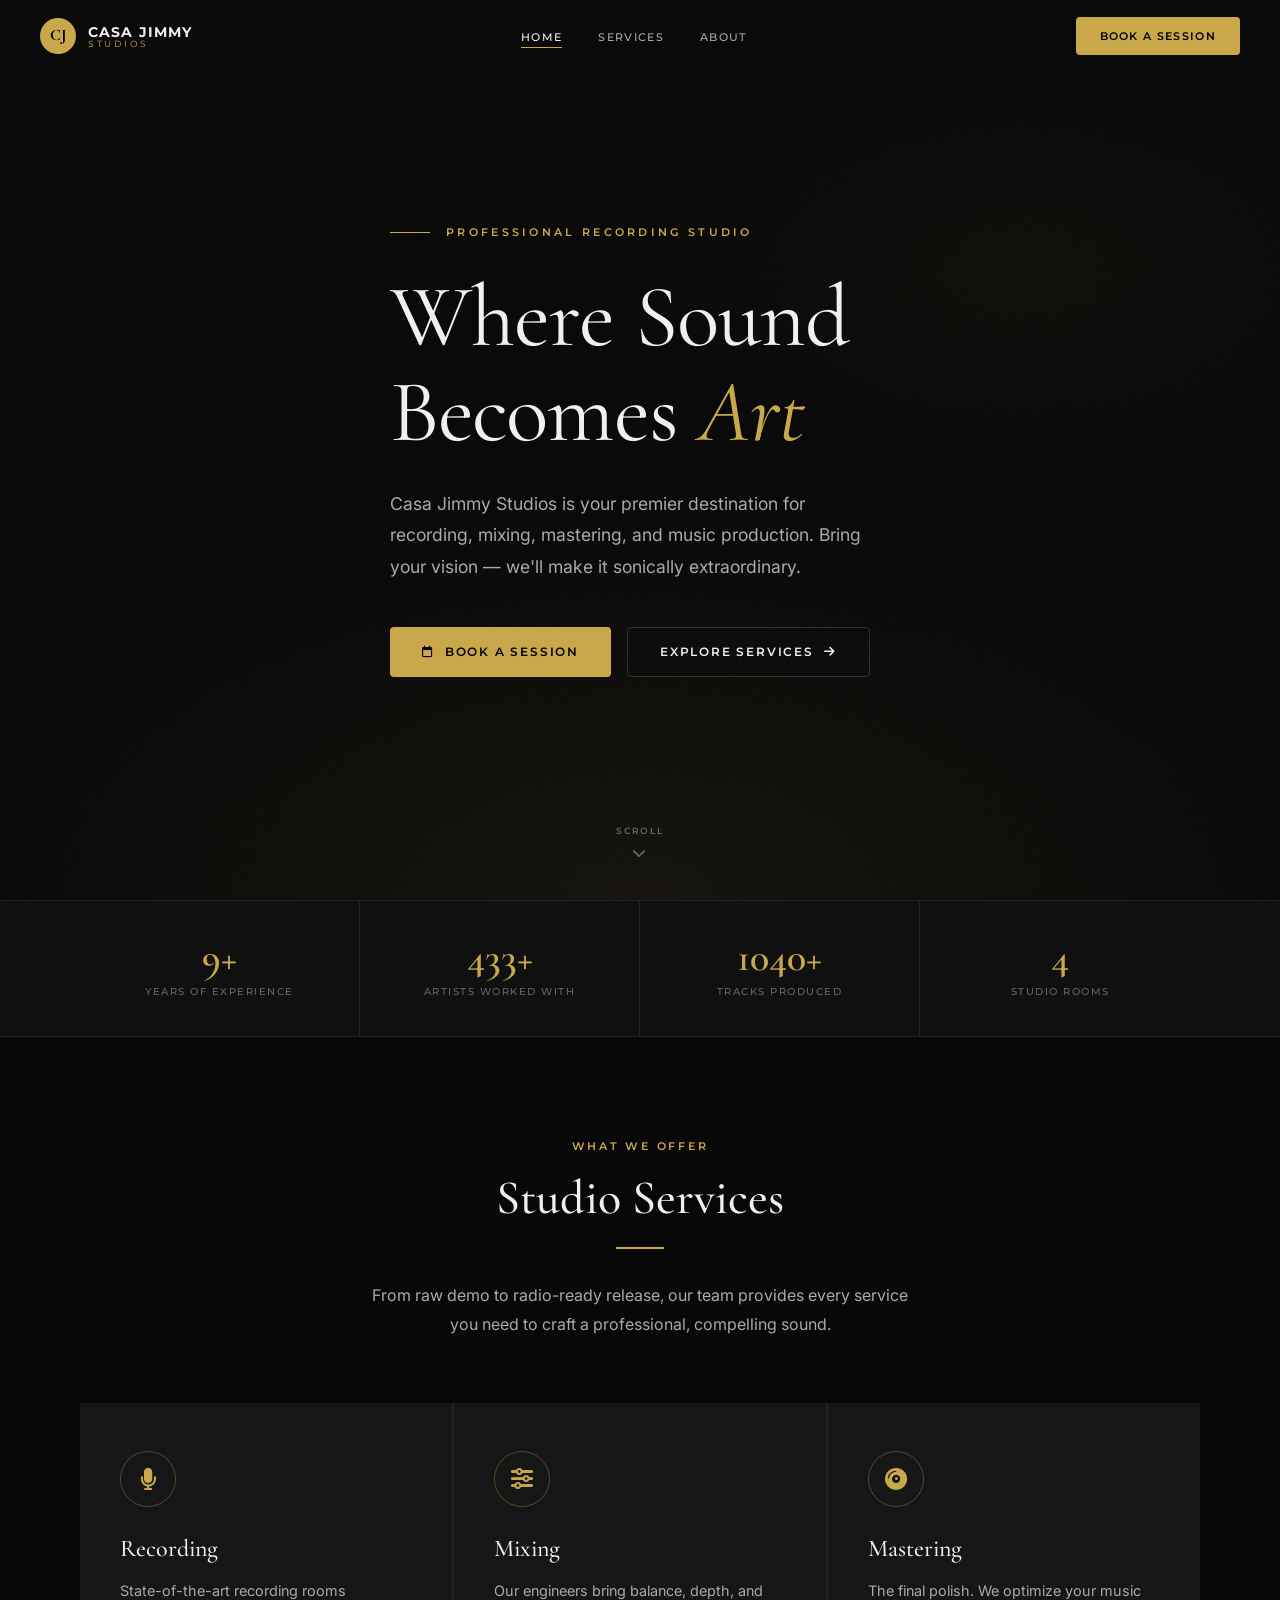
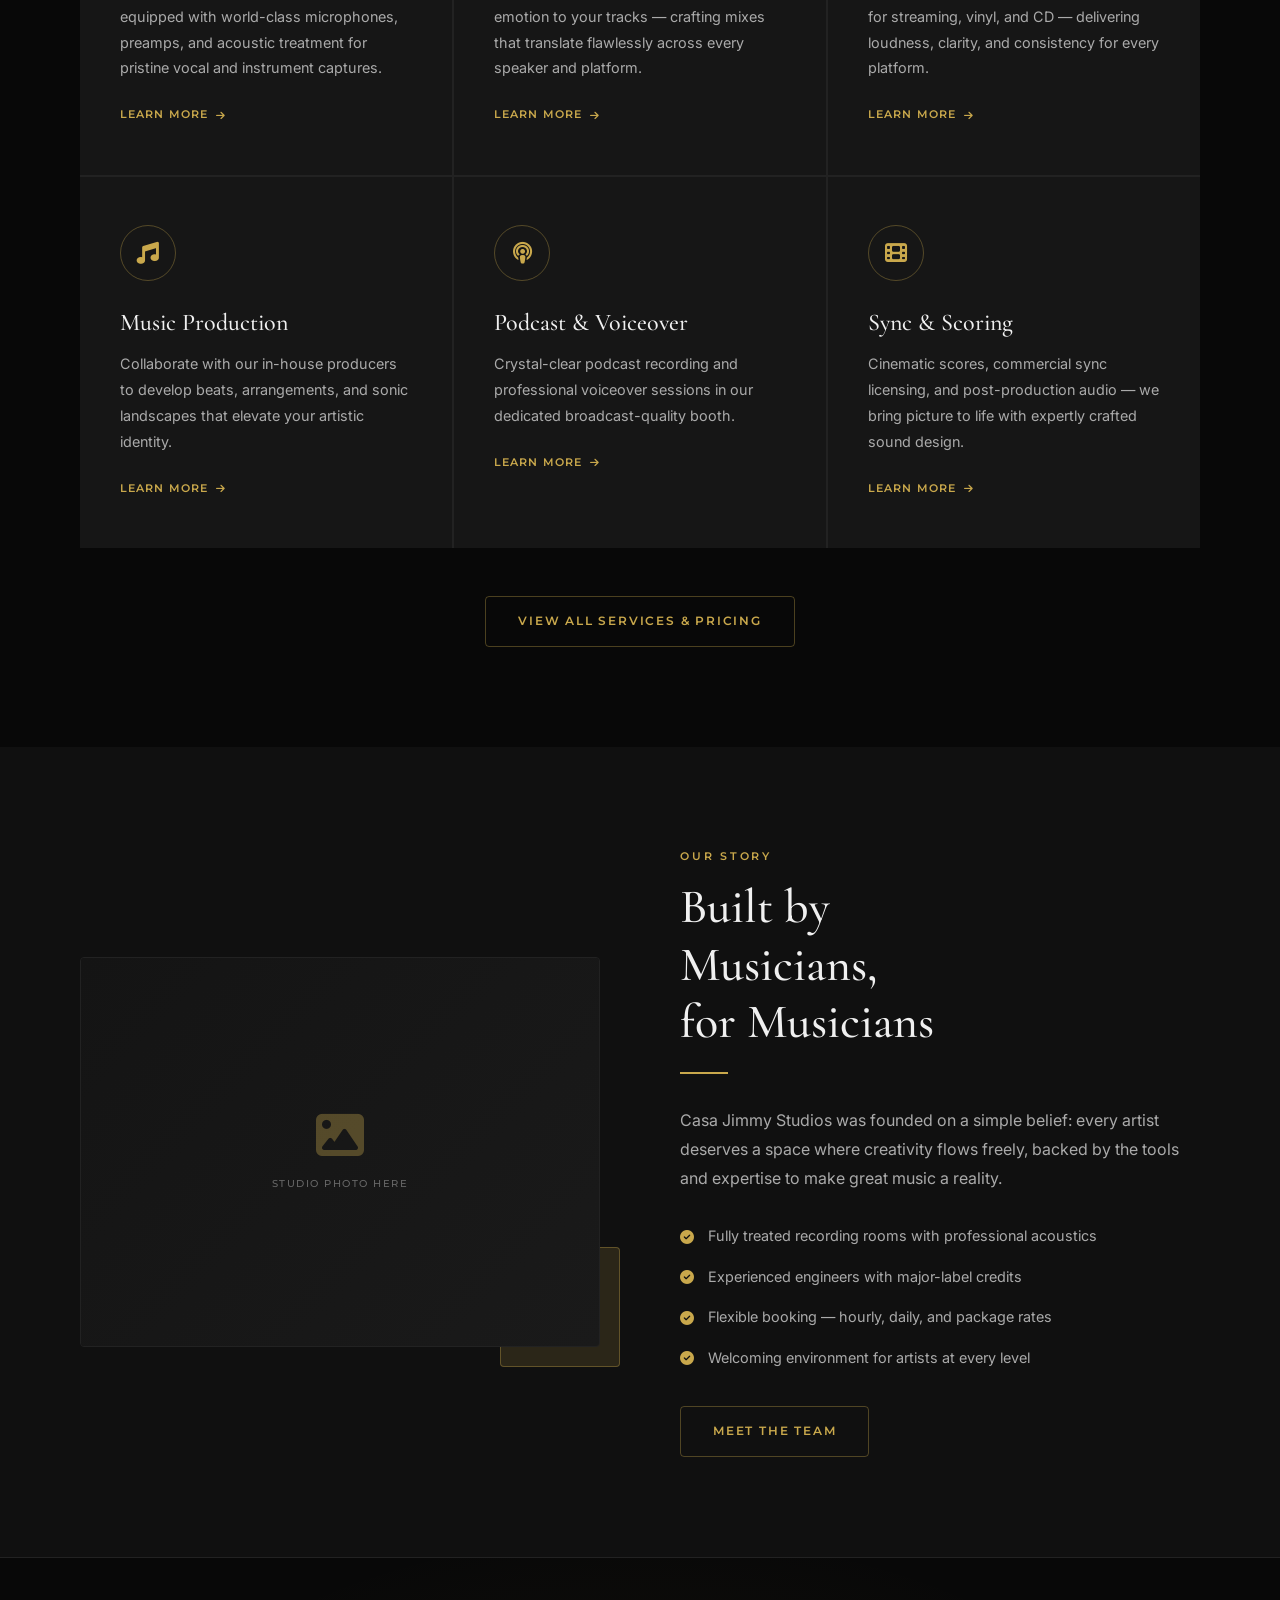
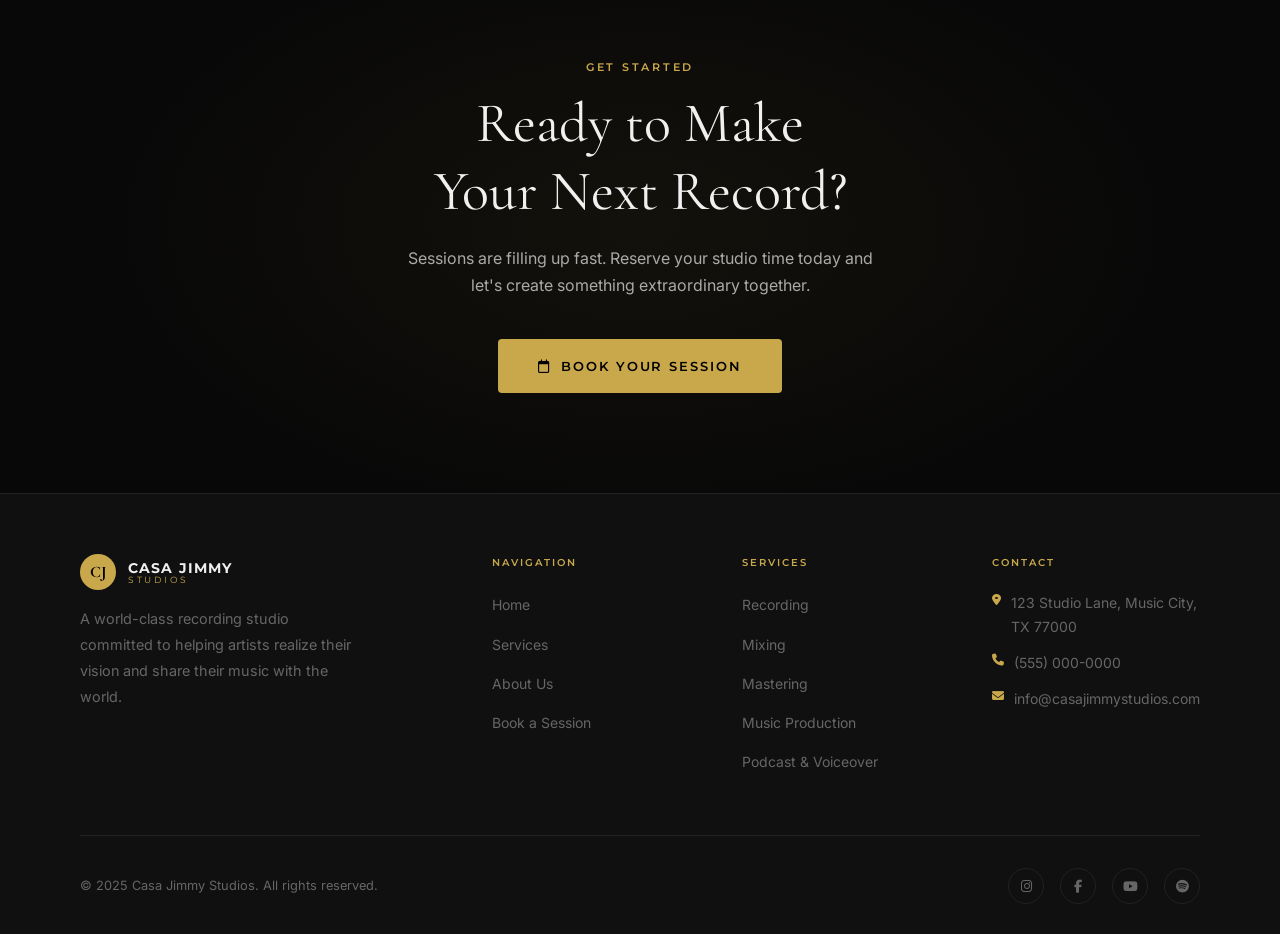
==== index.html @ 8bbaf75e "Add complete Casa Jimmy Studios website Four-page site with Home, Services, Booking, and About Us pa" ====
<!DOCTYPE html>
<html lang="en">
<head>
  <meta charset="UTF-8" />
  <meta name="viewport" content="width=device-width, initial-scale=1.0" />
  <title>Casa Jimmy Studios — Where Sound Becomes Art</title>
  <meta name="description" content="Professional recording studio offering world-class recording, mixing, mastering, and music production services." />
  <link rel="stylesheet" href="css/style.css" />
  <link rel="stylesheet" href="https://cdnjs.cloudflare.com/ajax/libs/font-awesome/6.5.0/css/all.min.css" />
</head>
<body>

  <!-- ── NAVBAR ── -->
  <nav class="navbar" role="navigation" aria-label="Main navigation">
    <a href="index.html" class="nav-logo">
      <div class="nav-logo-icon">CJ</div>
      <div class="nav-logo-text">
        <span class="nav-logo-name">Casa Jimmy</span>
        <span class="nav-logo-sub">Studios</span>
      </div>
    </a>

    <ul class="nav-links">
      <li><a href="index.html" class="nav-link">Home</a></li>
      <li><a href="services.html" class="nav-link">Services</a></li>
      <li><a href="about.html" class="nav-link">About</a></li>
    </ul>

    <a href="booking.html" class="nav-cta">Book a Session</a>

    <button class="hamburger" aria-label="Toggle menu">
      <span></span><span></span><span></span>
    </button>
  </nav>

  <!-- Mobile Nav -->
  <div class="mobile-nav">
    <a href="index.html" class="mobile-nav-link">Home</a>
    <a href="services.html" class="mobile-nav-link">Services</a>
    <a href="about.html" class="mobile-nav-link">About</a>
    <a href="booking.html" class="mobile-nav-cta">Book a Session</a>
  </div>


  <!-- ── HERO ── -->
  <section class="hero">
    <div class="hero-bg"></div>
    <div class="hero-noise"></div>
    <div class="container">
      <div class="hero-content">
        <div class="hero-eyebrow">
          <div class="hero-eyebrow-line"></div>
          <span>Professional Recording Studio</span>
        </div>
        <h1>Where Sound<br>Becomes <em>Art</em></h1>
        <p class="hero-desc">
          Casa Jimmy Studios is your premier destination for recording, mixing,
          mastering, and music production. Bring your vision — we'll make it sonically extraordinary.
        </p>
        <div class="hero-actions">
          <a href="booking.html" class="btn btn-primary">
            <i class="fa-regular fa-calendar"></i> Book a Session
          </a>
          <a href="services.html" class="btn btn-ghost">
            Explore Services <i class="fa-solid fa-arrow-right"></i>
          </a>
        </div>
      </div>
    </div>
    <div class="hero-scroll">
      <span>Scroll</span>
      <i class="fa-solid fa-chevron-down"></i>
    </div>
  </section>


  <!-- ── STATS BAR ── -->
  <div class="stats-bar">
    <div class="container">
      <div class="stats-grid">
        <div class="stat-item">
          <div class="stat-number" data-target="10" data-suffix="+">0+</div>
          <div class="stat-label">Years of Experience</div>
        </div>
        <div class="stat-item">
          <div class="stat-number" data-target="500" data-suffix="+">0+</div>
          <div class="stat-label">Artists Worked With</div>
        </div>
        <div class="stat-item">
          <div class="stat-number" data-target="1200" data-suffix="+">0+</div>
          <div class="stat-label">Tracks Produced</div>
        </div>
        <div class="stat-item">
          <div class="stat-number" data-target="5">0</div>
          <div class="stat-label">Studio Rooms</div>
        </div>
      </div>
    </div>
  </div>


  <!-- ── SERVICES PREVIEW ── -->
  <section class="services-preview">
    <div class="container">
      <div class="text-center">
        <span class="section-label">What We Offer</span>
        <h2 class="section-title">Studio Services</h2>
        <div class="divider"></div>
        <p class="section-subtitle">
          From raw demo to radio-ready release, our team provides every service
          you need to craft a professional, compelling sound.
        </p>
      </div>

      <div class="services-grid">
        <div class="service-card fade-up">
          <div class="service-icon"><i class="fa-solid fa-microphone"></i></div>
          <h3>Recording</h3>
          <p>
            State-of-the-art recording rooms equipped with world-class microphones,
            preamps, and acoustic treatment for pristine vocal and instrument captures.
          </p>
          <a href="services.html" class="service-card-link">
            Learn More <i class="fa-solid fa-arrow-right"></i>
          </a>
        </div>

        <div class="service-card fade-up">
          <div class="service-icon"><i class="fa-solid fa-sliders"></i></div>
          <h3>Mixing</h3>
          <p>
            Our engineers bring balance, depth, and emotion to your tracks —
            crafting mixes that translate flawlessly across every speaker and platform.
          </p>
          <a href="services.html" class="service-card-link">
            Learn More <i class="fa-solid fa-arrow-right"></i>
          </a>
        </div>

        <div class="service-card fade-up">
          <div class="service-icon"><i class="fa-solid fa-compact-disc"></i></div>
          <h3>Mastering</h3>
          <p>
            The final polish. We optimize your music for streaming, vinyl, and CD —
            delivering loudness, clarity, and consistency for every platform.
          </p>
          <a href="services.html" class="service-card-link">
            Learn More <i class="fa-solid fa-arrow-right"></i>
          </a>
        </div>

        <div class="service-card fade-up">
          <div class="service-icon"><i class="fa-solid fa-music"></i></div>
          <h3>Music Production</h3>
          <p>
            Collaborate with our in-house producers to develop beats, arrangements,
            and sonic landscapes that elevate your artistic identity.
          </p>
          <a href="services.html" class="service-card-link">
            Learn More <i class="fa-solid fa-arrow-right"></i>
          </a>
        </div>

        <div class="service-card fade-up">
          <div class="service-icon"><i class="fa-solid fa-podcast"></i></div>
          <h3>Podcast &amp; Voiceover</h3>
          <p>
            Crystal-clear podcast recording and professional voiceover sessions
            in our dedicated broadcast-quality booth.
          </p>
          <a href="services.html" class="service-card-link">
            Learn More <i class="fa-solid fa-arrow-right"></i>
          </a>
        </div>

        <div class="service-card fade-up">
          <div class="service-icon"><i class="fa-solid fa-film"></i></div>
          <h3>Sync &amp; Scoring</h3>
          <p>
            Cinematic scores, commercial sync licensing, and post-production audio —
            we bring picture to life with expertly crafted sound design.
          </p>
          <a href="services.html" class="service-card-link">
            Learn More <i class="fa-solid fa-arrow-right"></i>
          </a>
        </div>
      </div>

      <div style="text-align:center; margin-top: 48px;">
        <a href="services.html" class="btn btn-outline">View All Services &amp; Pricing</a>
      </div>
    </div>
  </section>


  <!-- ── ABOUT PREVIEW ── -->
  <section class="about-preview">
    <div class="container">
      <div class="about-split">
        <div class="about-image-wrapper fade-up">
          <div class="about-image-box">
            <!-- Replace with: <img src="images/studio-main.jpg" alt="Casa Jimmy Studios" /> -->
            <div class="about-image-placeholder">
              <i class="fa-solid fa-image"></i>
              <span>Studio Photo Here</span>
            </div>
          </div>
          <div class="about-accent-box"></div>
        </div>

        <div class="about-content fade-up">
          <span class="section-label">Our Story</span>
          <h2 class="section-title">Built by<br>Musicians,<br>for Musicians</h2>
          <div class="divider"></div>
          <p class="section-subtitle">
            Casa Jimmy Studios was founded on a simple belief: every artist deserves
            a space where creativity flows freely, backed by the tools and expertise
            to make great music a reality.
          </p>

          <div class="about-features">
            <div class="about-feature">
              <i class="fa-solid fa-check-circle"></i>
              <span>Fully treated recording rooms with professional acoustics</span>
            </div>
            <div class="about-feature">
              <i class="fa-solid fa-check-circle"></i>
              <span>Experienced engineers with major-label credits</span>
            </div>
            <div class="about-feature">
              <i class="fa-solid fa-check-circle"></i>
              <span>Flexible booking — hourly, daily, and package rates</span>
            </div>
            <div class="about-feature">
              <i class="fa-solid fa-check-circle"></i>
              <span>Welcoming environment for artists at every level</span>
            </div>
          </div>

          <a href="about.html" class="btn btn-outline">Meet the Team</a>
        </div>
      </div>
    </div>
  </section>


  <!-- ── CTA BANNER ── -->
  <section class="cta-banner">
    <div class="container">
      <div class="cta-banner-content fade-up">
        <span class="section-label">Get Started</span>
        <h2>Ready to Make<br>Your Next Record?</h2>
        <p>
          Sessions are filling up fast. Reserve your studio time today and
          let's create something extraordinary together.
        </p>
        <a href="booking.html" class="btn btn-primary" style="font-size:13px; padding:16px 40px;">
          <i class="fa-regular fa-calendar"></i> Book Your Session
        </a>
      </div>
    </div>
  </section>


  <!-- ── FOOTER ── -->
  <footer>
    <div class="container">
      <div class="footer-grid">
        <div class="footer-brand">
          <a href="index.html" class="nav-logo">
            <div class="nav-logo-icon">CJ</div>
            <div class="nav-logo-text">
              <span class="nav-logo-name">Casa Jimmy</span>
              <span class="nav-logo-sub">Studios</span>
            </div>
          </a>
          <p>
            A world-class recording studio committed to helping artists realize
            their vision and share their music with the world.
          </p>
        </div>

        <div>
          <div class="footer-heading">Navigation</div>
          <ul class="footer-links">
            <li><a href="index.html">Home</a></li>
            <li><a href="services.html">Services</a></li>
            <li><a href="about.html">About Us</a></li>
            <li><a href="booking.html">Book a Session</a></li>
          </ul>
        </div>

        <div>
          <div class="footer-heading">Services</div>
          <ul class="footer-links">
            <li><a href="services.html">Recording</a></li>
            <li><a href="services.html">Mixing</a></li>
            <li><a href="services.html">Mastering</a></li>
            <li><a href="services.html">Music Production</a></li>
            <li><a href="services.html">Podcast &amp; Voiceover</a></li>
          </ul>
        </div>

        <div>
          <div class="footer-heading">Contact</div>
          <ul class="footer-contact">
            <li>
              <i class="fa-solid fa-location-dot"></i>
              <!-- Update with your address -->
              123 Studio Lane, Music City, TX 77000
            </li>
            <li>
              <i class="fa-solid fa-phone"></i>
              <!-- Update with your phone -->
              (555) 000-0000
            </li>
            <li>
              <i class="fa-solid fa-envelope"></i>
              <!-- Update with your email -->
              info@casajimmystudios.com
            </li>
          </ul>
        </div>
      </div>

      <div class="footer-bottom">
        <p class="footer-copy">&copy; 2025 Casa Jimmy Studios. All rights reserved.</p>
        <div class="footer-socials">
          <a href="#" aria-label="Instagram"><i class="fa-brands fa-instagram"></i></a>
          <a href="#" aria-label="Facebook"><i class="fa-brands fa-facebook-f"></i></a>
          <a href="#" aria-label="YouTube"><i class="fa-brands fa-youtube"></i></a>
          <a href="#" aria-label="Spotify"><i class="fa-brands fa-spotify"></i></a>
        </div>
      </div>
    </div>
  </footer>

  <script src="js/main.js"></script>
</body>
</html>
---- css/style.css ----
@import url('https://fonts.googleapis.com/css2?family=Cormorant+Garamond:ital,wght@0,300;0,400;0,500;0,600;0,700;1,400&family=Montserrat:wght@300;400;500;600;700&family=Inter:wght@300;400;500&display=swap');

/* ===========================
   CSS VARIABLES
=========================== */
:root {
  --bg-primary: #080808;
  --bg-secondary: #101010;
  --bg-card: #161616;
  --bg-card-hover: #1e1e1e;
  --accent: #c9a84c;
  --accent-light: #e0c06a;
  --accent-dim: rgba(201, 168, 76, 0.15);
  --accent-border: rgba(201, 168, 76, 0.35);
  --text-primary: #f0f0f0;
  --text-secondary: #aaaaaa;
  --text-muted: #666666;
  --border: #222222;
  --font-display: 'Cormorant Garamond', serif;
  --font-heading: 'Montserrat', sans-serif;
  --font-body: 'Inter', sans-serif;
  --transition: all 0.3s ease;
  --radius: 4px;
  --shadow: 0 8px 32px rgba(0, 0, 0, 0.5);
  --shadow-gold: 0 4px 24px rgba(201, 168, 76, 0.15);
}

/* ===========================
   RESET & BASE
=========================== */
*, *::before, *::after {
  margin: 0;
  padding: 0;
  box-sizing: border-box;
}

html { scroll-behavior: smooth; }

body {
  background-color: var(--bg-primary);
  color: var(--text-primary);
  font-family: var(--font-body);
  font-size: 16px;
  line-height: 1.7;
  overflow-x: hidden;
}

img { max-width: 100%; height: auto; display: block; }

a { color: inherit; text-decoration: none; }

ul { list-style: none; }

input, textarea, select, button {
  font-family: inherit;
  font-size: inherit;
  border: none;
  outline: none;
  background: none;
}

/* ===========================
   TYPOGRAPHY
=========================== */
h1, h2, h3, h4, h5 {
  font-family: var(--font-display);
  font-weight: 500;
  line-height: 1.2;
  color: var(--text-primary);
}

.section-label {
  font-family: var(--font-heading);
  font-size: 11px;
  font-weight: 600;
  letter-spacing: 0.25em;
  text-transform: uppercase;
  color: var(--accent);
  margin-bottom: 14px;
  display: block;
}

.section-title {
  font-family: var(--font-display);
  font-size: clamp(2rem, 4vw, 3rem);
  font-weight: 500;
  color: var(--text-primary);
  margin-bottom: 20px;
}

.section-subtitle {
  font-size: 1rem;
  color: var(--text-secondary);
  max-width: 560px;
  line-height: 1.8;
}

/* ===========================
   LAYOUT
=========================== */
.container {
  max-width: 1200px;
  margin: 0 auto;
  padding: 0 40px;
}

section { padding: 100px 0; }

.text-center {
  text-align: center;
}

.text-center .section-subtitle {
  margin: 0 auto;
}

.divider {
  width: 48px;
  height: 2px;
  background: var(--accent);
  margin-bottom: 32px;
}

.text-center .divider {
  margin: 0 auto 32px;
}

/* ===========================
   BUTTONS
=========================== */
.btn {
  display: inline-flex;
  align-items: center;
  gap: 10px;
  padding: 14px 32px;
  font-family: var(--font-heading);
  font-size: 12px;
  font-weight: 600;
  letter-spacing: 0.15em;
  text-transform: uppercase;
  cursor: pointer;
  transition: var(--transition);
  border-radius: var(--radius);
}

.btn-primary {
  background: var(--accent);
  color: #000;
}

.btn-primary:hover {
  background: var(--accent-light);
  transform: translateY(-1px);
  box-shadow: var(--shadow-gold);
}

.btn-outline {
  border: 1px solid var(--accent-border);
  color: var(--accent);
}

.btn-outline:hover {
  border-color: var(--accent);
  background: var(--accent-dim);
  transform: translateY(-1px);
}

.btn-ghost {
  border: 1px solid rgba(255,255,255,0.15);
  color: var(--text-primary);
}

.btn-ghost:hover {
  border-color: rgba(255,255,255,0.4);
  background: rgba(255,255,255,0.05);
}

/* ===========================
   NAVIGATION
=========================== */
.navbar {
  position: fixed;
  top: 0;
  left: 0;
  right: 0;
  z-index: 1000;
  padding: 0 40px;
  height: 72px;
  display: flex;
  align-items: center;
  justify-content: space-between;
  transition: var(--transition);
  background: transparent;
}

.navbar.scrolled {
  background: rgba(8, 8, 8, 0.95);
  backdrop-filter: blur(12px);
  border-bottom: 1px solid var(--border);
}

.nav-logo {
  display: flex;
  align-items: center;
  gap: 12px;
  text-decoration: none;
}

.nav-logo-icon {
  width: 36px;
  height: 36px;
  background: var(--accent);
  border-radius: 50%;
  display: flex;
  align-items: center;
  justify-content: center;
  font-size: 16px;
  color: #000;
  font-weight: 700;
  font-family: var(--font-display);
}

.nav-logo-text {
  display: flex;
  flex-direction: column;
  line-height: 1;
}

.nav-logo-name {
  font-family: var(--font-heading);
  font-size: 14px;
  font-weight: 700;
  letter-spacing: 0.08em;
  text-transform: uppercase;
  color: var(--text-primary);
}

.nav-logo-sub {
  font-family: var(--font-heading);
  font-size: 9px;
  font-weight: 400;
  letter-spacing: 0.3em;
  text-transform: uppercase;
  color: var(--accent);
}

.nav-links {
  display: flex;
  align-items: center;
  gap: 36px;
}

.nav-link {
  font-family: var(--font-heading);
  font-size: 11px;
  font-weight: 500;
  letter-spacing: 0.12em;
  text-transform: uppercase;
  color: var(--text-secondary);
  transition: var(--transition);
  position: relative;
  padding-bottom: 4px;
}

.nav-link::after {
  content: '';
  position: absolute;
  bottom: 0;
  left: 0;
  width: 0;
  height: 1px;
  background: var(--accent);
  transition: width 0.3s ease;
}

.nav-link:hover,
.nav-link.active {
  color: var(--text-primary);
}

.nav-link:hover::after,
.nav-link.active::after {
  width: 100%;
}

.nav-cta {
  font-family: var(--font-heading);
  font-size: 11px;
  font-weight: 600;
  letter-spacing: 0.12em;
  text-transform: uppercase;
  padding: 10px 24px;
  background: var(--accent);
  color: #000;
  border-radius: var(--radius);
  transition: var(--transition);
}

.nav-cta:hover {
  background: var(--accent-light);
  transform: translateY(-1px);
  box-shadow: var(--shadow-gold);
}

.hamburger {
  display: none;
  flex-direction: column;
  gap: 5px;
  cursor: pointer;
  padding: 4px;
  background: none;
  border: none;
}

.hamburger span {
  display: block;
  width: 24px;
  height: 2px;
  background: var(--text-primary);
  transition: var(--transition);
}

.hamburger.open span:nth-child(1) {
  transform: translateY(7px) rotate(45deg);
}

.hamburger.open span:nth-child(2) {
  opacity: 0;
}

.hamburger.open span:nth-child(3) {
  transform: translateY(-7px) rotate(-45deg);
}

/* Mobile Nav */
.mobile-nav {
  display: none;
  position: fixed;
  top: 72px;
  left: 0;
  right: 0;
  background: rgba(8,8,8,0.98);
  backdrop-filter: blur(12px);
  border-bottom: 1px solid var(--border);
  padding: 24px 40px;
  z-index: 999;
  flex-direction: column;
  gap: 8px;
}

.mobile-nav.open {
  display: flex;
}

.mobile-nav-link {
  font-family: var(--font-heading);
  font-size: 13px;
  font-weight: 500;
  letter-spacing: 0.1em;
  text-transform: uppercase;
  color: var(--text-secondary);
  padding: 12px 0;
  border-bottom: 1px solid var(--border);
  transition: var(--transition);
}

.mobile-nav-link:hover { color: var(--accent); }

.mobile-nav-cta {
  margin-top: 8px;
  text-align: center;
  padding: 14px;
  background: var(--accent);
  color: #000;
  font-family: var(--font-heading);
  font-size: 12px;
  font-weight: 600;
  letter-spacing: 0.12em;
  text-transform: uppercase;
  border-radius: var(--radius);
}

/* ===========================
   PAGE HERO (inner pages)
=========================== */
.page-hero {
  padding: 160px 0 80px;
  background: radial-gradient(ellipse at 50% 0%, rgba(201,168,76,0.08) 0%, transparent 70%), var(--bg-primary);
  border-bottom: 1px solid var(--border);
  text-align: center;
  position: relative;
  overflow: hidden;
}

.page-hero::before {
  content: '';
  position: absolute;
  inset: 0;
  background: url("data:image/svg+xml,%3Csvg width='60' height='60' viewBox='0 0 60 60' xmlns='http://www.w3.org/2000/svg'%3E%3Cg fill='none' fill-rule='evenodd'%3E%3Cg fill='%23c9a84c' fill-opacity='0.03'%3E%3Cpath d='M36 34v-4h-2v4h-4v2h4v4h2v-4h4v-2h-4zm0-30V0h-2v4h-4v2h4v4h2V6h4V4h-4zM6 34v-4H4v4H0v2h4v4h2v-4h4v-2H6zM6 4V0H4v4H0v2h4v4h2V6h4V4H6z'/%3E%3C/g%3E%3C/g%3E%3C/svg%3E");
  opacity: 0.5;
}

.page-hero-content { position: relative; z-index: 1; }

.page-hero h1 {
  font-size: clamp(2.5rem, 5vw, 4rem);
  font-weight: 400;
  margin-bottom: 16px;
}

.page-hero p {
  font-size: 1.1rem;
  color: var(--text-secondary);
  max-width: 560px;
  margin: 0 auto;
}

/* ===========================
   FOOTER
=========================== */
footer {
  background: var(--bg-secondary);
  border-top: 1px solid var(--border);
  padding: 60px 0 30px;
}

.footer-grid {
  display: grid;
  grid-template-columns: 1.8fr 1fr 1fr 1fr;
  gap: 48px;
  padding-bottom: 48px;
  border-bottom: 1px solid var(--border);
  margin-bottom: 32px;
}

.footer-brand p {
  font-size: 0.9rem;
  color: var(--text-muted);
  margin-top: 16px;
  max-width: 280px;
  line-height: 1.8;
}

.footer-heading {
  font-family: var(--font-heading);
  font-size: 10px;
  font-weight: 600;
  letter-spacing: 0.2em;
  text-transform: uppercase;
  color: var(--accent);
  margin-bottom: 20px;
}

.footer-links li { margin-bottom: 12px; }

.footer-links a {
  font-size: 0.875rem;
  color: var(--text-muted);
  transition: var(--transition);
}

.footer-links a:hover { color: var(--text-secondary); }

.footer-contact li {
  font-size: 0.875rem;
  color: var(--text-muted);
  margin-bottom: 12px;
  display: flex;
  align-items: flex-start;
  gap: 10px;
}

.footer-contact li i {
  color: var(--accent);
  margin-top: 3px;
  font-size: 12px;
  flex-shrink: 0;
}

.footer-bottom {
  display: flex;
  justify-content: space-between;
  align-items: center;
}

.footer-copy {
  font-size: 0.8rem;
  color: var(--text-muted);
}

.footer-socials {
  display: flex;
  gap: 16px;
}

.footer-socials a {
  width: 36px;
  height: 36px;
  border: 1px solid var(--border);
  border-radius: 50%;
  display: flex;
  align-items: center;
  justify-content: center;
  color: var(--text-muted);
  font-size: 13px;
  transition: var(--transition);
}

.footer-socials a:hover {
  border-color: var(--accent-border);
  color: var(--accent);
  background: var(--accent-dim);
}

/* ===========================
   HOME - HERO
=========================== */
.hero {
  min-height: 100vh;
  display: flex;
  align-items: center;
  position: relative;
  overflow: hidden;
  background: var(--bg-primary);
}

.hero-bg {
  position: absolute;
  inset: 0;
  background:
    radial-gradient(ellipse 80% 60% at 50% 100%, rgba(201,168,76,0.07) 0%, transparent 70%),
    radial-gradient(ellipse 50% 40% at 80% 30%, rgba(201,168,76,0.04) 0%, transparent 60%);
}

.hero-noise {
  position: absolute;
  inset: 0;
  background-image: url("data:image/svg+xml,%3Csvg viewBox='0 0 256 256' xmlns='http://www.w3.org/2000/svg'%3E%3Cfilter id='noiseFilter'%3E%3CfeTurbulence type='fractalNoise' baseFrequency='0.9' numOctaves='4' stitchTiles='stitch'/%3E%3C/filter%3E%3Crect width='100%25' height='100%25' filter='url(%23noiseFilter)' opacity='0.04'/%3E%3C/svg%3E");
  opacity: 0.4;
}

.hero-content {
  position: relative;
  z-index: 1;
  max-width: 800px;
}

.hero-eyebrow {
  display: flex;
  align-items: center;
  gap: 16px;
  margin-bottom: 28px;
}

.hero-eyebrow-line {
  width: 40px;
  height: 1px;
  background: var(--accent);
}

.hero-eyebrow span {
  font-family: var(--font-heading);
  font-size: 11px;
  font-weight: 600;
  letter-spacing: 0.3em;
  text-transform: uppercase;
  color: var(--accent);
}

.hero h1 {
  font-size: clamp(3rem, 7vw, 5.5rem);
  font-weight: 400;
  line-height: 1.08;
  margin-bottom: 28px;
  letter-spacing: -0.01em;
}

.hero h1 em {
  font-style: italic;
  color: var(--accent);
}

.hero-desc {
  font-size: 1.1rem;
  color: var(--text-secondary);
  max-width: 500px;
  margin-bottom: 44px;
  line-height: 1.8;
}

.hero-actions {
  display: flex;
  gap: 16px;
  flex-wrap: wrap;
}

.hero-scroll {
  position: absolute;
  bottom: 40px;
  left: 50%;
  transform: translateX(-50%);
  display: flex;
  flex-direction: column;
  align-items: center;
  gap: 8px;
  color: var(--text-muted);
  font-family: var(--font-heading);
  font-size: 9px;
  font-weight: 600;
  letter-spacing: 0.2em;
  text-transform: uppercase;
  z-index: 1;
  animation: bounce 2s ease-in-out infinite;
}

.hero-scroll i { font-size: 14px; }

@keyframes bounce {
  0%, 100% { transform: translateX(-50%) translateY(0); }
  50% { transform: translateX(-50%) translateY(6px); }
}

/* ===========================
   HOME - STATS BAR
=========================== */
.stats-bar {
  padding: 0;
  background: var(--bg-secondary);
  border-top: 1px solid var(--border);
  border-bottom: 1px solid var(--border);
}

.stats-grid {
  display: grid;
  grid-template-columns: repeat(4, 1fr);
}

.stat-item {
  padding: 36px 40px;
  border-right: 1px solid var(--border);
  text-align: center;
}

.stat-item:last-child { border-right: none; }

.stat-number {
  font-family: var(--font-display);
  font-size: 2.5rem;
  font-weight: 600;
  color: var(--accent);
  line-height: 1;
  margin-bottom: 6px;
}

.stat-label {
  font-family: var(--font-heading);
  font-size: 10px;
  font-weight: 500;
  letter-spacing: 0.15em;
  text-transform: uppercase;
  color: var(--text-muted);
}

/* ===========================
   HOME - SERVICES PREVIEW
=========================== */
.services-preview {
  background: var(--bg-primary);
}

.services-grid {
  display: grid;
  grid-template-columns: repeat(3, 1fr);
  gap: 2px;
  margin-top: 64px;
  background: var(--border);
}

.service-card {
  background: var(--bg-card);
  padding: 48px 40px;
  transition: var(--transition);
  position: relative;
  overflow: hidden;
}

.service-card::before {
  content: '';
  position: absolute;
  bottom: 0;
  left: 0;
  right: 0;
  height: 2px;
  background: var(--accent);
  transform: scaleX(0);
  transition: transform 0.3s ease;
}

.service-card:hover {
  background: var(--bg-card-hover);
}

.service-card:hover::before {
  transform: scaleX(1);
}

.service-icon {
  width: 56px;
  height: 56px;
  border: 1px solid var(--accent-border);
  border-radius: 50%;
  display: flex;
  align-items: center;
  justify-content: center;
  font-size: 22px;
  color: var(--accent);
  margin-bottom: 28px;
  transition: var(--transition);
}

.service-card:hover .service-icon {
  background: var(--accent-dim);
  border-color: var(--accent);
}

.service-card h3 {
  font-family: var(--font-display);
  font-size: 1.5rem;
  font-weight: 500;
  margin-bottom: 14px;
}

.service-card p {
  font-size: 0.9rem;
  color: var(--text-secondary);
  line-height: 1.8;
}

.service-card-link {
  display: inline-flex;
  align-items: center;
  gap: 8px;
  margin-top: 24px;
  font-family: var(--font-heading);
  font-size: 11px;
  font-weight: 600;
  letter-spacing: 0.1em;
  text-transform: uppercase;
  color: var(--accent);
  transition: var(--transition);
}

.service-card-link i { font-size: 10px; transition: transform 0.2s; }

.service-card:hover .service-card-link i {
  transform: translateX(4px);
}

/* ===========================
   HOME - ABOUT PREVIEW
=========================== */
.about-preview {
  background: var(--bg-secondary);
}

.about-split {
  display: grid;
  grid-template-columns: 1fr 1fr;
  gap: 80px;
  align-items: center;
}

.about-image-wrapper {
  position: relative;
}

.about-image-box {
  aspect-ratio: 4/3;
  background: var(--bg-card);
  border: 1px solid var(--border);
  border-radius: var(--radius);
  overflow: hidden;
  position: relative;
}

.about-image-box img {
  width: 100%;
  height: 100%;
  object-fit: cover;
}

.about-image-placeholder {
  width: 100%;
  height: 100%;
  display: flex;
  flex-direction: column;
  align-items: center;
  justify-content: center;
  gap: 16px;
  background: linear-gradient(135deg, #141414 0%, #1a1a1a 100%);
  color: var(--text-muted);
}

.about-image-placeholder i { font-size: 48px; color: var(--accent-border); }

.about-image-placeholder span {
  font-family: var(--font-heading);
  font-size: 10px;
  font-weight: 500;
  letter-spacing: 0.15em;
  text-transform: uppercase;
}

.about-accent-box {
  position: absolute;
  bottom: -20px;
  right: -20px;
  width: 120px;
  height: 120px;
  border: 1px solid var(--accent-border);
  border-radius: var(--radius);
  background: var(--accent-dim);
  z-index: -1;
}

.about-content .section-subtitle {
  max-width: 100%;
  margin-bottom: 32px;
}

.about-features {
  display: flex;
  flex-direction: column;
  gap: 16px;
  margin-bottom: 36px;
}

.about-feature {
  display: flex;
  align-items: center;
  gap: 14px;
  font-size: 0.9rem;
  color: var(--text-secondary);
}

.about-feature i {
  color: var(--accent);
  font-size: 14px;
  flex-shrink: 0;
}

/* ===========================
   HOME - CTA BANNER
=========================== */
.cta-banner {
  background: var(--bg-primary);
  padding: 100px 0;
  text-align: center;
  position: relative;
  overflow: hidden;
  border-top: 1px solid var(--border);
}

.cta-banner::before {
  content: '';
  position: absolute;
  inset: 0;
  background: radial-gradient(ellipse 60% 80% at 50% 50%, rgba(201,168,76,0.06) 0%, transparent 70%);
}

.cta-banner-content {
  position: relative;
  z-index: 1;
}

.cta-banner h2 {
  font-size: clamp(2rem, 5vw, 3.5rem);
  font-weight: 400;
  margin-bottom: 20px;
}

.cta-banner p {
  font-size: 1rem;
  color: var(--text-secondary);
  max-width: 480px;
  margin: 0 auto 40px;
}

/* ===========================
   SERVICES PAGE
=========================== */
.services-full {
  background: var(--bg-primary);
}

.services-full-grid {
  display: grid;
  grid-template-columns: repeat(2, 1fr);
  gap: 2px;
  background: var(--border);
  margin-top: 64px;
}

.service-full-card {
  background: var(--bg-card);
  padding: 56px 48px;
  position: relative;
  transition: var(--transition);
}

.service-full-card:hover {
  background: var(--bg-card-hover);
}

.service-num {
  font-family: var(--font-display);
  font-size: 4rem;
  font-weight: 600;
  color: var(--accent-dim);
  line-height: 1;
  margin-bottom: 24px;
  color: rgba(201, 168, 76, 0.12);
}

.service-full-card h3 {
  font-size: 1.75rem;
  font-weight: 500;
  margin-bottom: 16px;
}

.service-full-card p {
  font-size: 0.9rem;
  color: var(--text-secondary);
  line-height: 1.9;
  margin-bottom: 24px;
}

.service-tags {
  display: flex;
  flex-wrap: wrap;
  gap: 8px;
}

.service-tag {
  font-family: var(--font-heading);
  font-size: 10px;
  font-weight: 500;
  letter-spacing: 0.1em;
  text-transform: uppercase;
  padding: 6px 14px;
  border: 1px solid var(--border);
  border-radius: 100px;
  color: var(--text-muted);
  transition: var(--transition);
}

.service-full-card:hover .service-tag {
  border-color: var(--accent-border);
  color: var(--text-secondary);
}

/* Packages */
.packages-section {
  background: var(--bg-secondary);
}

.packages-grid {
  display: grid;
  grid-template-columns: repeat(3, 1fr);
  gap: 2px;
  background: var(--border);
  margin-top: 64px;
}

.package-card {
  background: var(--bg-card);
  padding: 48px 40px;
  text-align: center;
  position: relative;
  transition: var(--transition);
}

.package-card.featured {
  background: var(--bg-card-hover);
}

.package-badge {
  position: absolute;
  top: -1px;
  left: 50%;
  transform: translateX(-50%);
  background: var(--accent);
  color: #000;
  font-family: var(--font-heading);
  font-size: 9px;
  font-weight: 700;
  letter-spacing: 0.15em;
  text-transform: uppercase;
  padding: 5px 16px;
  border-radius: 0 0 var(--radius) var(--radius);
}

.package-name {
  font-family: var(--font-heading);
  font-size: 11px;
  font-weight: 600;
  letter-spacing: 0.2em;
  text-transform: uppercase;
  color: var(--accent);
  margin-bottom: 20px;
}

.package-price {
  font-family: var(--font-display);
  font-size: 3rem;
  font-weight: 600;
  line-height: 1;
  margin-bottom: 4px;
}

.package-price span {
  font-size: 1.2rem;
  vertical-align: super;
  font-weight: 400;
}

.package-duration {
  font-size: 0.8rem;
  color: var(--text-muted);
  margin-bottom: 32px;
  font-family: var(--font-heading);
}

.package-features {
  text-align: left;
  margin-bottom: 36px;
}

.package-features li {
  font-size: 0.875rem;
  color: var(--text-secondary);
  padding: 10px 0;
  border-bottom: 1px solid var(--border);
  display: flex;
  align-items: center;
  gap: 10px;
}

.package-features li:last-child { border-bottom: none; }

.package-features li i {
  color: var(--accent);
  font-size: 12px;
  flex-shrink: 0;
}

/* ===========================
   ABOUT PAGE
=========================== */
.studio-story {
  background: var(--bg-primary);
}

.story-split {
  display: grid;
  grid-template-columns: 1fr 1fr;
  gap: 80px;
  align-items: start;
}

.story-content p {
  font-size: 0.95rem;
  color: var(--text-secondary);
  line-height: 1.9;
  margin-bottom: 20px;
}

.story-image {
  position: relative;
}

.story-image-box {
  aspect-ratio: 3/4;
  background: var(--bg-card);
  border: 1px solid var(--border);
  border-radius: var(--radius);
  overflow: hidden;
}

.story-image-box img {
  width: 100%;
  height: 100%;
  object-fit: cover;
}

.story-image-placeholder {
  width: 100%;
  height: 100%;
  display: flex;
  flex-direction: column;
  align-items: center;
  justify-content: center;
  gap: 16px;
  background: linear-gradient(180deg, #141414 0%, #1a1a1a 100%);
  color: var(--text-muted);
}

.story-image-placeholder i { font-size: 48px; color: var(--accent-border); }

.story-image-placeholder span {
  font-family: var(--font-heading);
  font-size: 10px;
  font-weight: 500;
  letter-spacing: 0.15em;
  text-transform: uppercase;
}

/* Team Section */
.team-section {
  background: var(--bg-secondary);
}

.team-grid {
  display: grid;
  grid-template-columns: repeat(3, 1fr);
  gap: 2px;
  background: var(--border);
  margin-top: 64px;
}

.team-card {
  background: var(--bg-card);
  transition: var(--transition);
  overflow: hidden;
}

.team-card:hover {
  background: var(--bg-card-hover);
}

.team-photo {
  aspect-ratio: 1;
  background: var(--bg-secondary);
  position: relative;
  overflow: hidden;
}

.team-photo img {
  width: 100%;
  height: 100%;
  object-fit: cover;
  transition: transform 0.4s ease;
}

.team-card:hover .team-photo img {
  transform: scale(1.03);
}

.team-photo-placeholder {
  width: 100%;
  height: 100%;
  display: flex;
  flex-direction: column;
  align-items: center;
  justify-content: center;
  gap: 16px;
  background: linear-gradient(135deg, #141414 0%, #1c1c1c 100%);
  color: var(--text-muted);
}

.team-photo-placeholder i { font-size: 56px; color: var(--accent-border); }

.team-photo-placeholder span {
  font-family: var(--font-heading);
  font-size: 10px;
  font-weight: 500;
  letter-spacing: 0.15em;
  text-transform: uppercase;
  color: var(--text-muted);
}

.team-info {
  padding: 32px;
}

.team-name {
  font-family: var(--font-display);
  font-size: 1.5rem;
  font-weight: 500;
  margin-bottom: 4px;
}

.team-role {
  font-family: var(--font-heading);
  font-size: 10px;
  font-weight: 600;
  letter-spacing: 0.2em;
  text-transform: uppercase;
  color: var(--accent);
  margin-bottom: 16px;
}

.team-bio {
  font-size: 0.875rem;
  color: var(--text-secondary);
  line-height: 1.8;
  margin-bottom: 20px;
}

.team-social {
  display: flex;
  gap: 12px;
}

.team-social a {
  width: 32px;
  height: 32px;
  border: 1px solid var(--border);
  border-radius: 50%;
  display: flex;
  align-items: center;
  justify-content: center;
  font-size: 12px;
  color: var(--text-muted);
  transition: var(--transition);
}

.team-social a:hover {
  border-color: var(--accent-border);
  color: var(--accent);
  background: var(--accent-dim);
}

/* Equipment Section */
.equipment-section {
  background: var(--bg-primary);
}

.equipment-grid {
  display: grid;
  grid-template-columns: repeat(4, 1fr);
  gap: 2px;
  background: var(--border);
  margin-top: 64px;
}

.equipment-card {
  background: var(--bg-card);
  padding: 36px 32px;
  text-align: center;
  transition: var(--transition);
}

.equipment-card:hover {
  background: var(--bg-card-hover);
}

.equipment-card i {
  font-size: 32px;
  color: var(--accent);
  margin-bottom: 16px;
  display: block;
}

.equipment-card h4 {
  font-family: var(--font-heading);
  font-size: 12px;
  font-weight: 600;
  letter-spacing: 0.1em;
  text-transform: uppercase;
  margin-bottom: 8px;
  color: var(--text-primary);
}

.equipment-card p {
  font-size: 0.8rem;
  color: var(--text-muted);
  line-height: 1.6;
}

/* ===========================
   BOOKING PAGE
=========================== */
.booking-layout {
  display: grid;
  grid-template-columns: 1fr 380px;
  gap: 60px;
  align-items: start;
}

.booking-form-section {
  background: var(--bg-primary);
}

.booking-form {
  background: var(--bg-card);
  border: 1px solid var(--border);
  border-radius: var(--radius);
  padding: 48px;
}

.form-grid {
  display: grid;
  grid-template-columns: 1fr 1fr;
  gap: 24px;
  margin-bottom: 24px;
}

.form-group {
  display: flex;
  flex-direction: column;
  gap: 8px;
}

.form-group.full-width {
  grid-column: 1 / -1;
}

.form-label {
  font-family: var(--font-heading);
  font-size: 10px;
  font-weight: 600;
  letter-spacing: 0.15em;
  text-transform: uppercase;
  color: var(--text-secondary);
}

.form-input,
.form-select,
.form-textarea {
  background: var(--bg-secondary);
  border: 1px solid var(--border);
  border-radius: var(--radius);
  padding: 14px 16px;
  color: var(--text-primary);
  font-size: 0.9rem;
  transition: var(--transition);
}

.form-input:focus,
.form-select:focus,
.form-textarea:focus {
  border-color: var(--accent-border);
  background: var(--bg-card-hover);
}

.form-input::placeholder,
.form-textarea::placeholder {
  color: var(--text-muted);
}

.form-select {
  cursor: pointer;
  appearance: none;
  background-image: url("data:image/svg+xml,%3Csvg xmlns='http://www.w3.org/2000/svg' width='12' height='12' viewBox='0 0 12 12'%3E%3Cpath fill='%23666' d='M6 8L1 3h10z'/%3E%3C/svg%3E");
  background-repeat: no-repeat;
  background-position: right 16px center;
}

.form-select option {
  background: var(--bg-card);
  color: var(--text-primary);
}

.form-textarea {
  resize: vertical;
  min-height: 120px;
  line-height: 1.7;
}

.service-options {
  display: grid;
  grid-template-columns: repeat(2, 1fr);
  gap: 12px;
  margin-bottom: 24px;
}

.service-option input[type="radio"] { display: none; }

.service-option-label {
  display: flex;
  align-items: center;
  gap: 12px;
  padding: 16px 18px;
  background: var(--bg-secondary);
  border: 1px solid var(--border);
  border-radius: var(--radius);
  cursor: pointer;
  transition: var(--transition);
  font-size: 0.875rem;
  color: var(--text-secondary);
}

.service-option-label i {
  font-size: 16px;
  color: var(--text-muted);
  flex-shrink: 0;
}

.service-option input[type="radio"]:checked + .service-option-label {
  border-color: var(--accent-border);
  background: var(--accent-dim);
  color: var(--text-primary);
}

.service-option input[type="radio"]:checked + .service-option-label i {
  color: var(--accent);
}

.service-option-label:hover {
  border-color: var(--accent-border);
  background: var(--accent-dim);
}

.form-submit {
  width: 100%;
  padding: 16px 32px;
  background: var(--accent);
  color: #000;
  font-family: var(--font-heading);
  font-size: 12px;
  font-weight: 700;
  letter-spacing: 0.2em;
  text-transform: uppercase;
  border-radius: var(--radius);
  cursor: pointer;
  transition: var(--transition);
  margin-top: 8px;
}

.form-submit:hover {
  background: var(--accent-light);
  transform: translateY(-1px);
  box-shadow: var(--shadow-gold);
}

.form-success {
  display: none;
  text-align: center;
  padding: 48px;
}

.form-success.show { display: block; }
.booking-form.submitted .booking-form-inner { display: none; }
.booking-form.submitted .form-success { display: block; }

.success-icon {
  width: 72px;
  height: 72px;
  background: var(--accent-dim);
  border: 1px solid var(--accent-border);
  border-radius: 50%;
  display: flex;
  align-items: center;
  justify-content: center;
  font-size: 28px;
  color: var(--accent);
  margin: 0 auto 24px;
}

.success-title {
  font-size: 2rem;
  margin-bottom: 12px;
}

.success-msg {
  font-size: 0.95rem;
  color: var(--text-secondary);
  line-height: 1.8;
}

/* Booking Sidebar */
.booking-sidebar {
  position: sticky;
  top: 100px;
  display: flex;
  flex-direction: column;
  gap: 20px;
}

.sidebar-card {
  background: var(--bg-card);
  border: 1px solid var(--border);
  border-radius: var(--radius);
  padding: 32px;
}

.sidebar-card-title {
  font-family: var(--font-heading);
  font-size: 11px;
  font-weight: 600;
  letter-spacing: 0.15em;
  text-transform: uppercase;
  color: var(--accent);
  margin-bottom: 20px;
}

.sidebar-contact-item {
  display: flex;
  align-items: flex-start;
  gap: 14px;
  margin-bottom: 18px;
  font-size: 0.875rem;
  color: var(--text-secondary);
  line-height: 1.5;
}

.sidebar-contact-item:last-child { margin-bottom: 0; }

.sidebar-contact-icon {
  width: 34px;
  height: 34px;
  background: var(--accent-dim);
  border: 1px solid var(--accent-border);
  border-radius: 50%;
  display: flex;
  align-items: center;
  justify-content: center;
  color: var(--accent);
  font-size: 13px;
  flex-shrink: 0;
}

.sidebar-hours-item {
  display: flex;
  justify-content: space-between;
  align-items: center;
  padding: 10px 0;
  border-bottom: 1px solid var(--border);
  font-size: 0.85rem;
}

.sidebar-hours-item:last-child { border-bottom: none; }

.sidebar-hours-day { color: var(--text-secondary); }
.sidebar-hours-time { color: var(--text-primary); font-weight: 500; }

.sidebar-process-list {
  display: flex;
  flex-direction: column;
  gap: 0;
}

.sidebar-process-item {
  display: flex;
  gap: 16px;
  padding-bottom: 24px;
  position: relative;
}

.sidebar-process-item:last-child { padding-bottom: 0; }

.sidebar-process-item:not(:last-child)::before {
  content: '';
  position: absolute;
  left: 14px;
  top: 28px;
  bottom: 0;
  width: 1px;
  background: var(--border);
}

.process-num {
  width: 28px;
  height: 28px;
  border: 1px solid var(--accent-border);
  border-radius: 50%;
  display: flex;
  align-items: center;
  justify-content: center;
  font-family: var(--font-heading);
  font-size: 10px;
  font-weight: 700;
  color: var(--accent);
  flex-shrink: 0;
  background: var(--bg-card);
  z-index: 1;
}

.process-text h5 {
  font-family: var(--font-heading);
  font-size: 12px;
  font-weight: 600;
  margin-bottom: 4px;
  letter-spacing: 0.03em;
}

.process-text p {
  font-size: 0.8rem;
  color: var(--text-muted);
  line-height: 1.6;
}

/* ===========================
   ANIMATIONS
=========================== */
.fade-up {
  opacity: 0;
  transform: translateY(30px);
  transition: opacity 0.7s ease, transform 0.7s ease;
}

.fade-up.visible {
  opacity: 1;
  transform: translateY(0);
}

.fade-up:nth-child(2) { transition-delay: 0.1s; }
.fade-up:nth-child(3) { transition-delay: 0.2s; }
.fade-up:nth-child(4) { transition-delay: 0.3s; }
.fade-up:nth-child(5) { transition-delay: 0.4s; }
.fade-up:nth-child(6) { transition-delay: 0.5s; }

/* ===========================
   RESPONSIVE
=========================== */
@media (max-width: 1024px) {
  .container { padding: 0 28px; }
  .nav-links { gap: 24px; }
  .footer-grid { grid-template-columns: 1fr 1fr; }
  .booking-layout { grid-template-columns: 1fr; }
  .booking-sidebar { position: static; }
  .equipment-grid { grid-template-columns: repeat(2, 1fr); }
}

@media (max-width: 768px) {
  .container { padding: 0 20px; }
  section { padding: 64px 0; }

  .navbar { padding: 0 20px; }
  .nav-links, .nav-cta { display: none; }
  .hamburger { display: flex; }
  .mobile-nav { padding: 20px; }

  .hero h1 { font-size: clamp(2.5rem, 10vw, 3.5rem); }

  .stats-grid { grid-template-columns: repeat(2, 1fr); }
  .stat-item:nth-child(2) { border-right: none; }
  .stat-item:nth-child(3) { border-right: 1px solid var(--border); border-top: 1px solid var(--border); }
  .stat-item:nth-child(4) { border-right: none; border-top: 1px solid var(--border); }

  .services-grid { grid-template-columns: 1fr; }
  .services-full-grid { grid-template-columns: 1fr; }
  .packages-grid { grid-template-columns: 1fr; }
  .team-grid { grid-template-columns: 1fr; }
  .equipment-grid { grid-template-columns: repeat(2, 1fr); }

  .about-split,
  .story-split { grid-template-columns: 1fr; gap: 40px; }

  .about-accent-box { display: none; }

  .footer-grid { grid-template-columns: 1fr; gap: 36px; }
  .footer-bottom { flex-direction: column; gap: 20px; text-align: center; }

  .booking-form { padding: 28px 24px; }
  .form-grid { grid-template-columns: 1fr; }
  .service-options { grid-template-columns: 1fr; }

  .page-hero { padding: 130px 0 60px; }
}

@media (max-width: 480px) {
  .hero-actions { flex-direction: column; }
  .hero-actions .btn { width: 100%; justify-content: center; }
  .stat-item { padding: 28px 20px; }
  .service-card { padding: 36px 28px; }
}
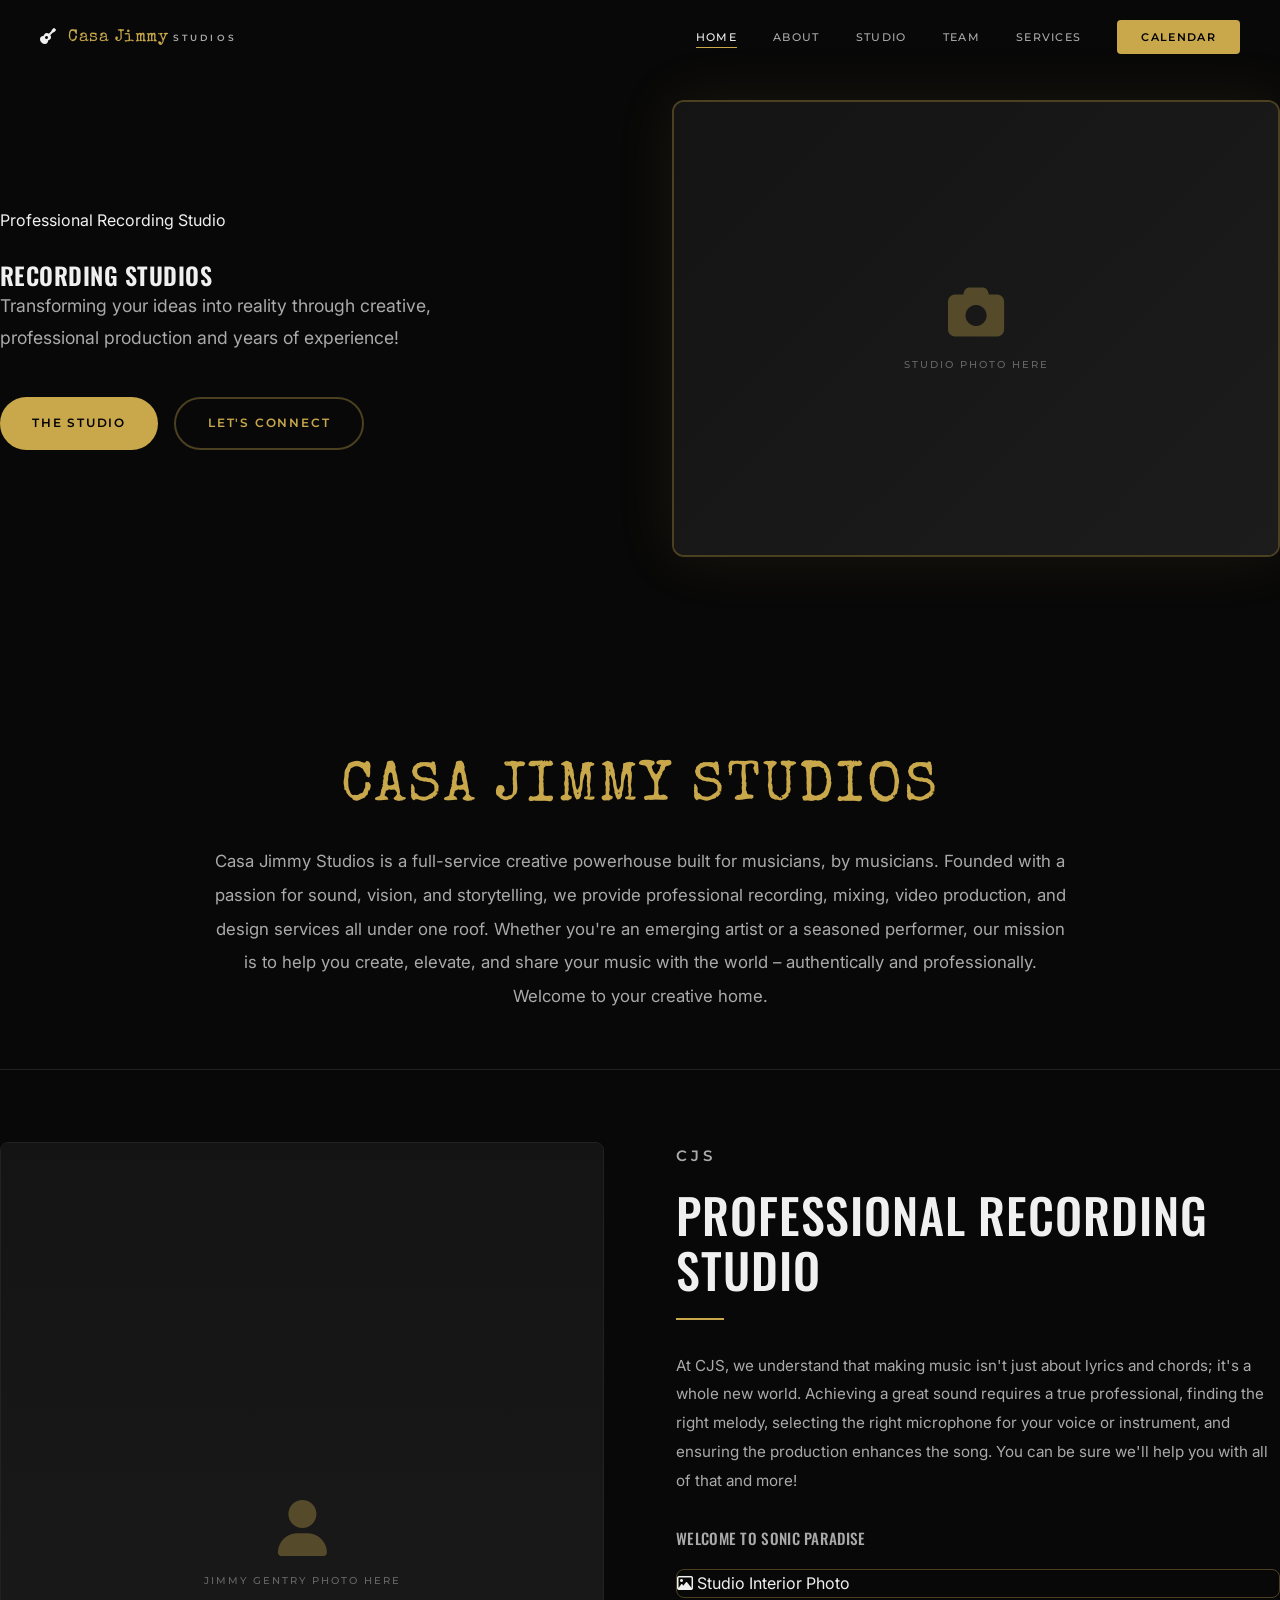
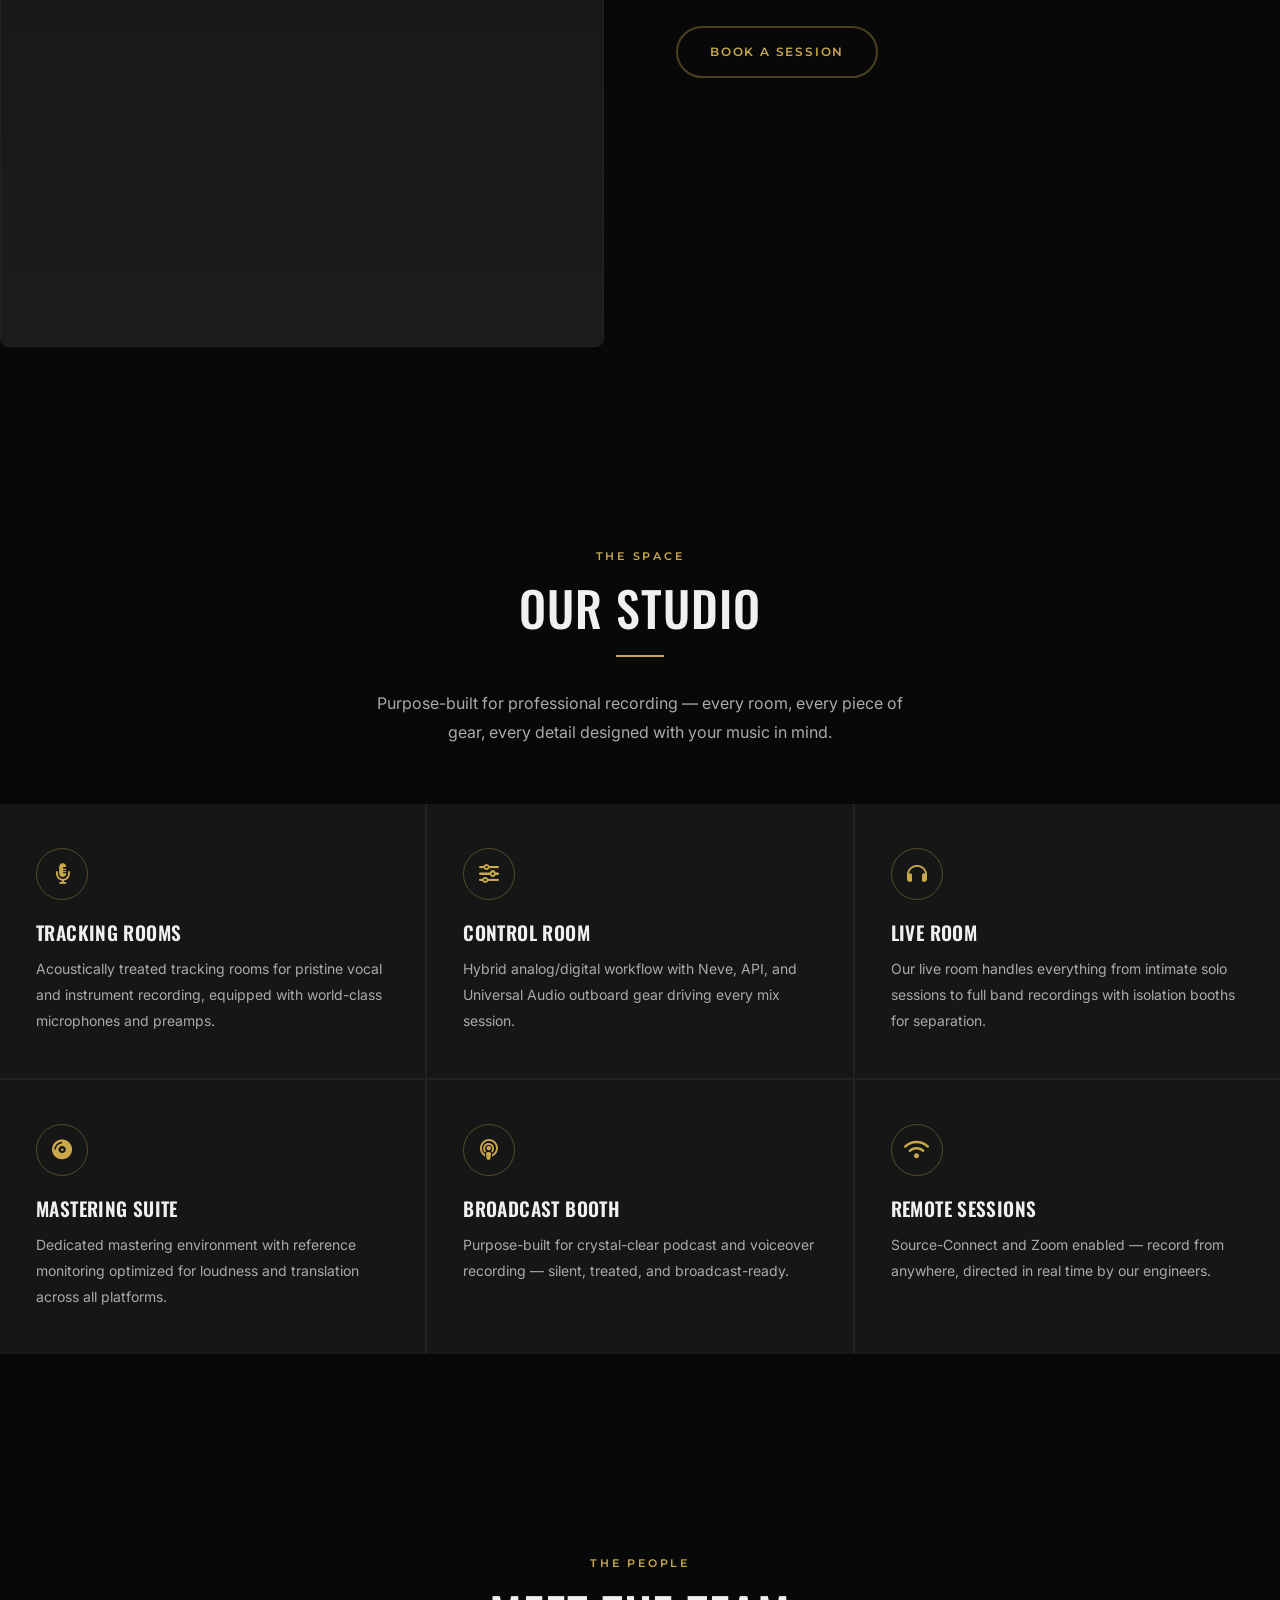
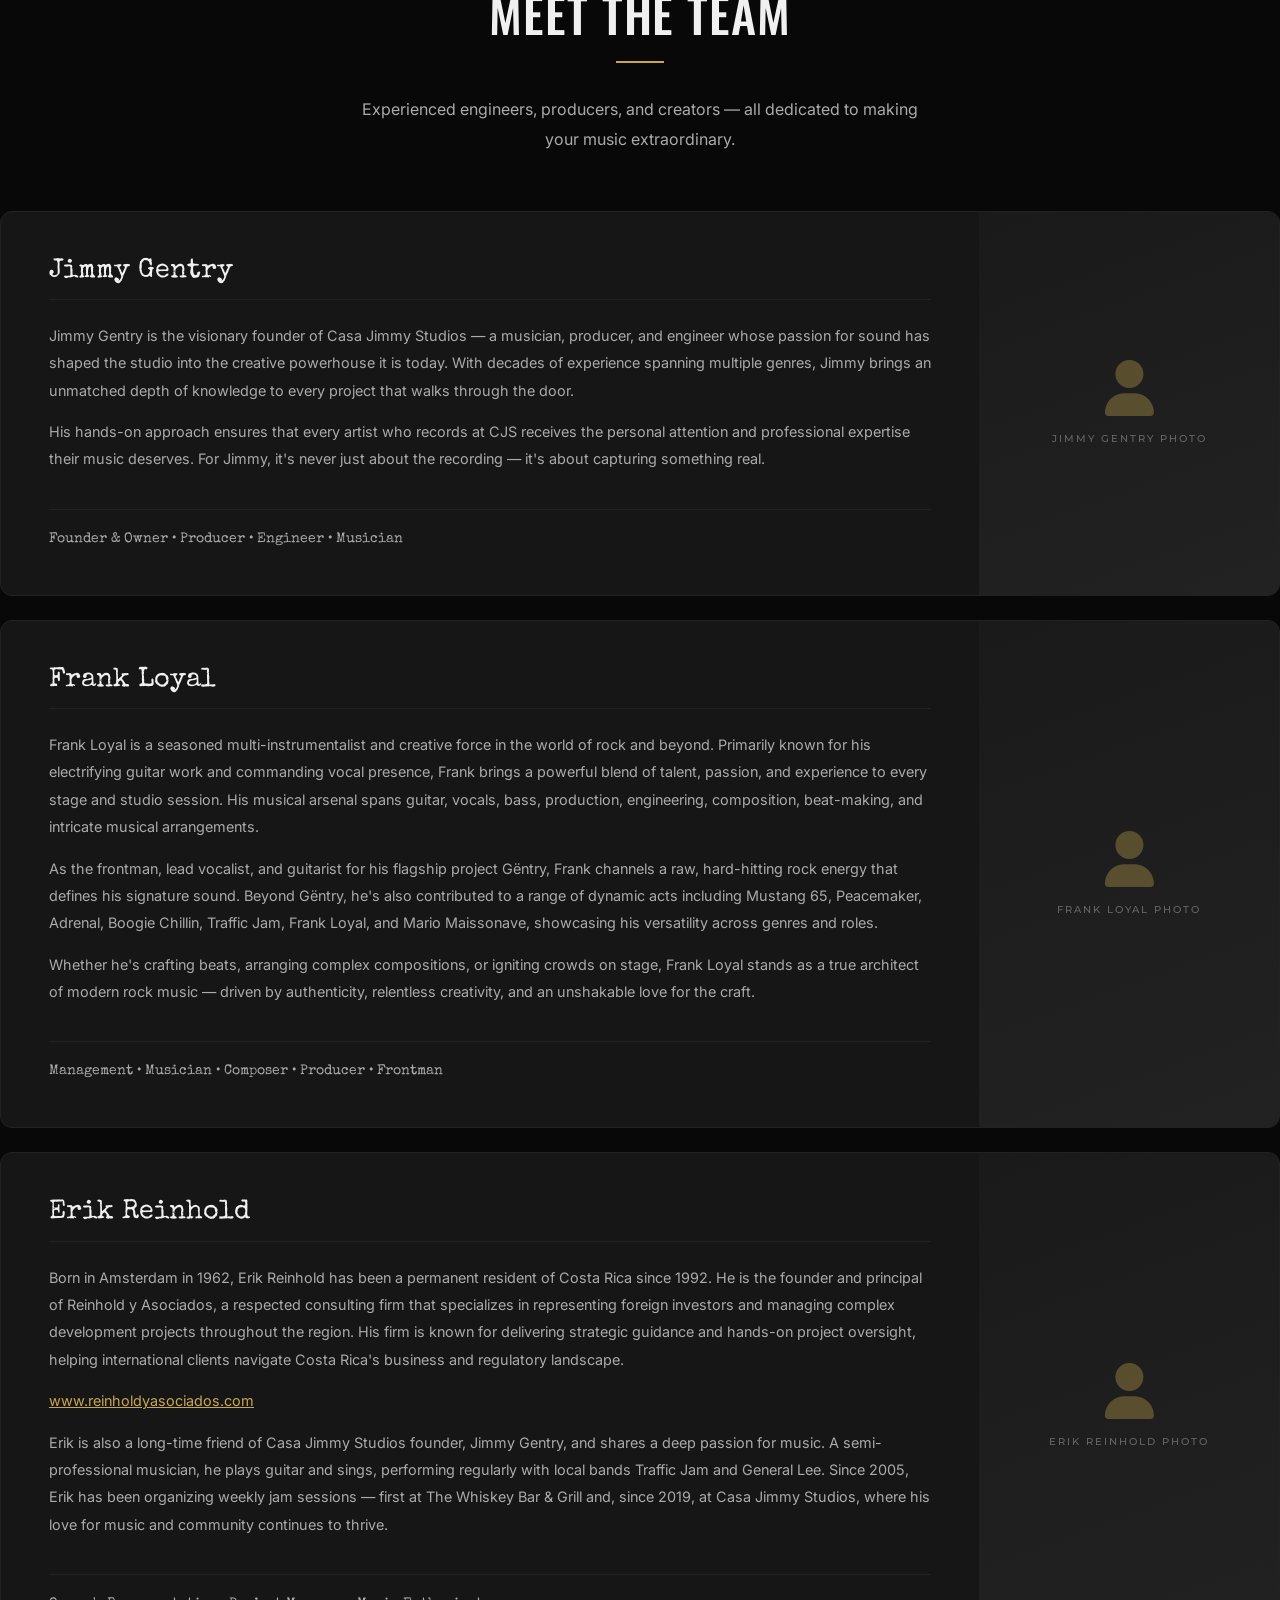
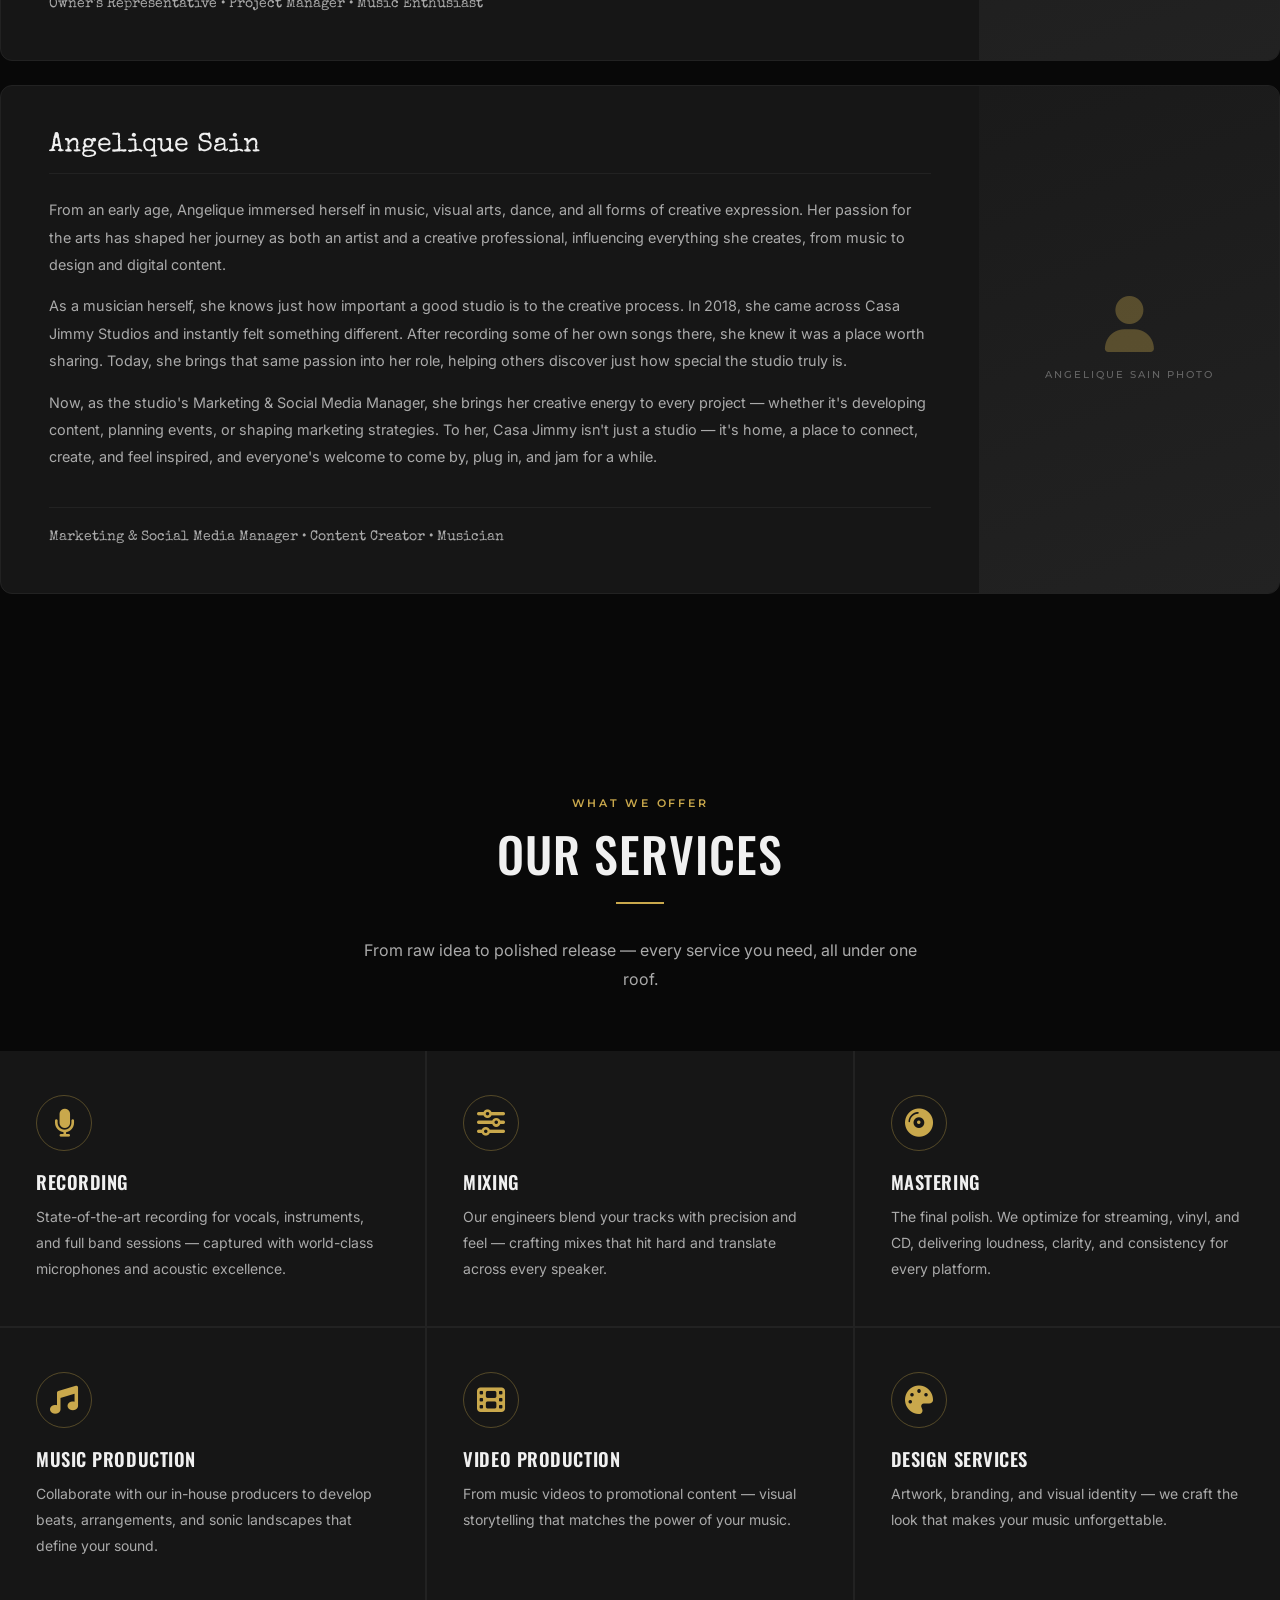
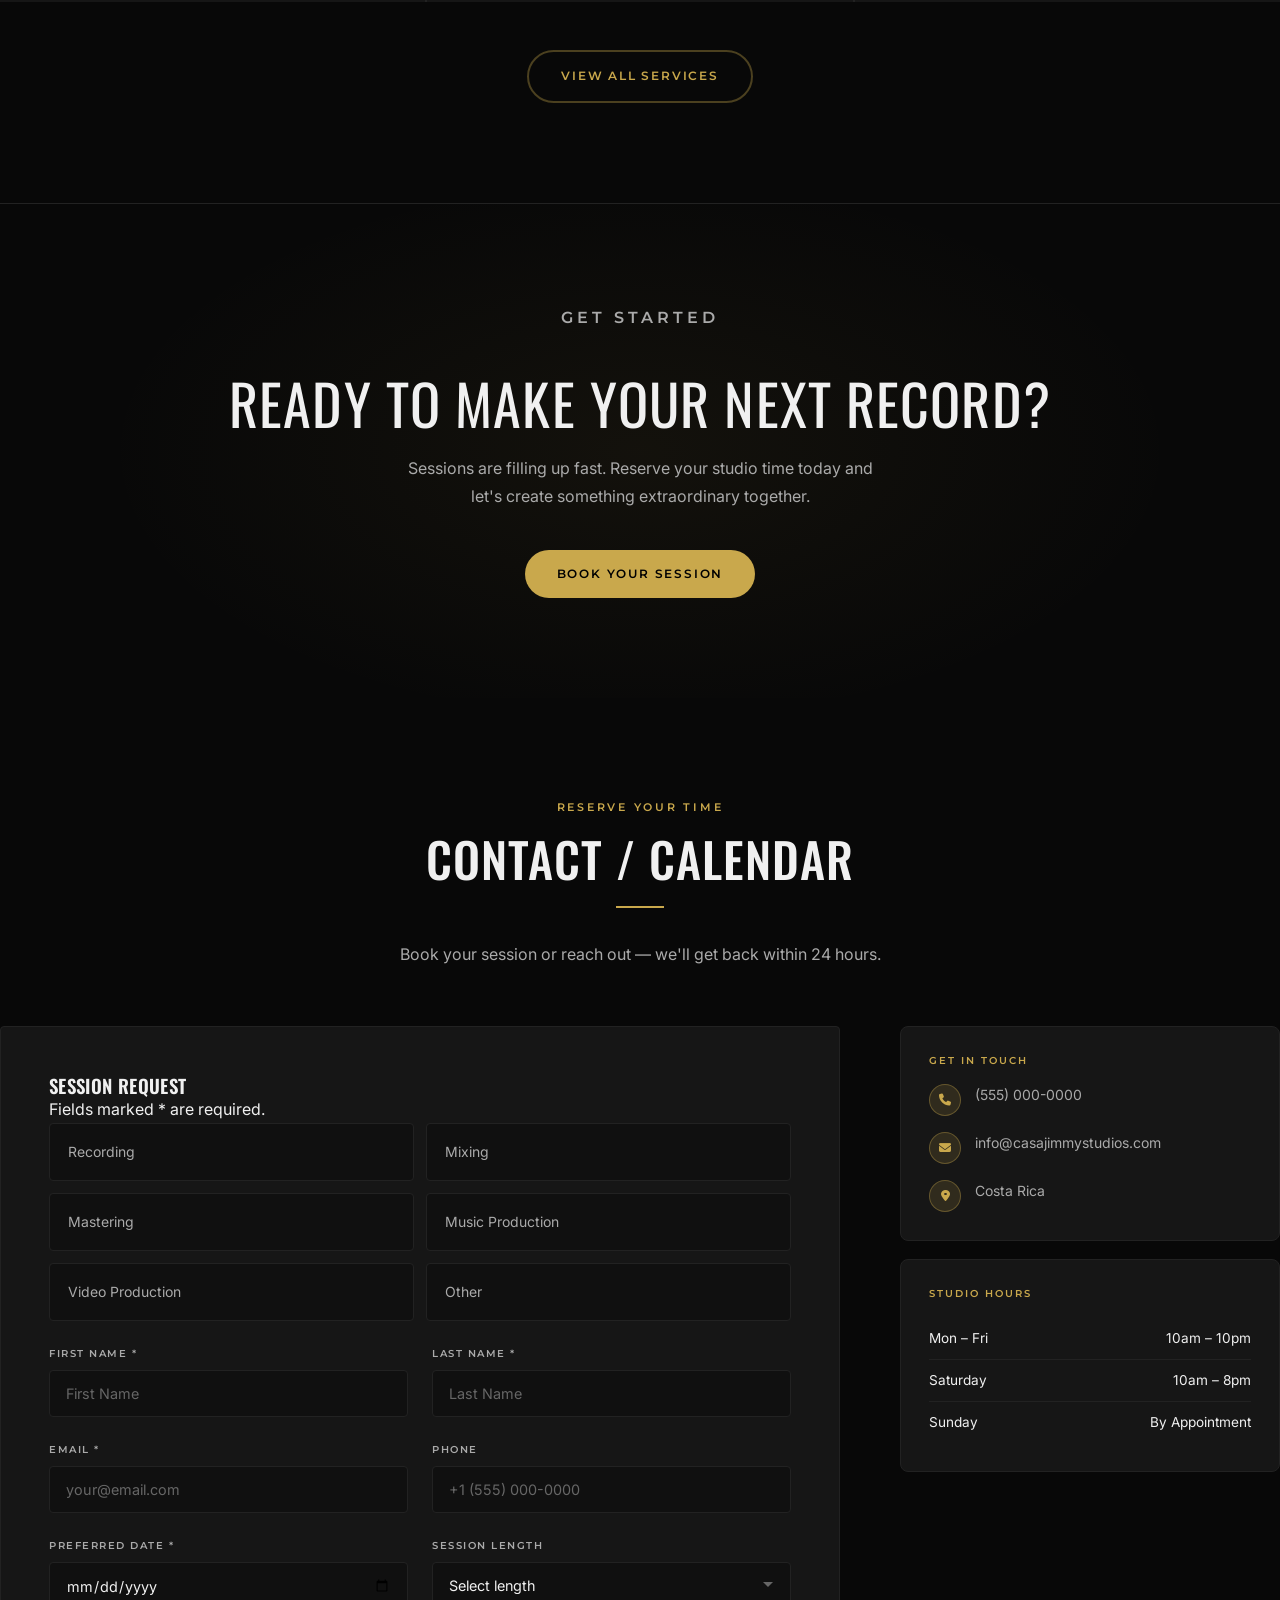
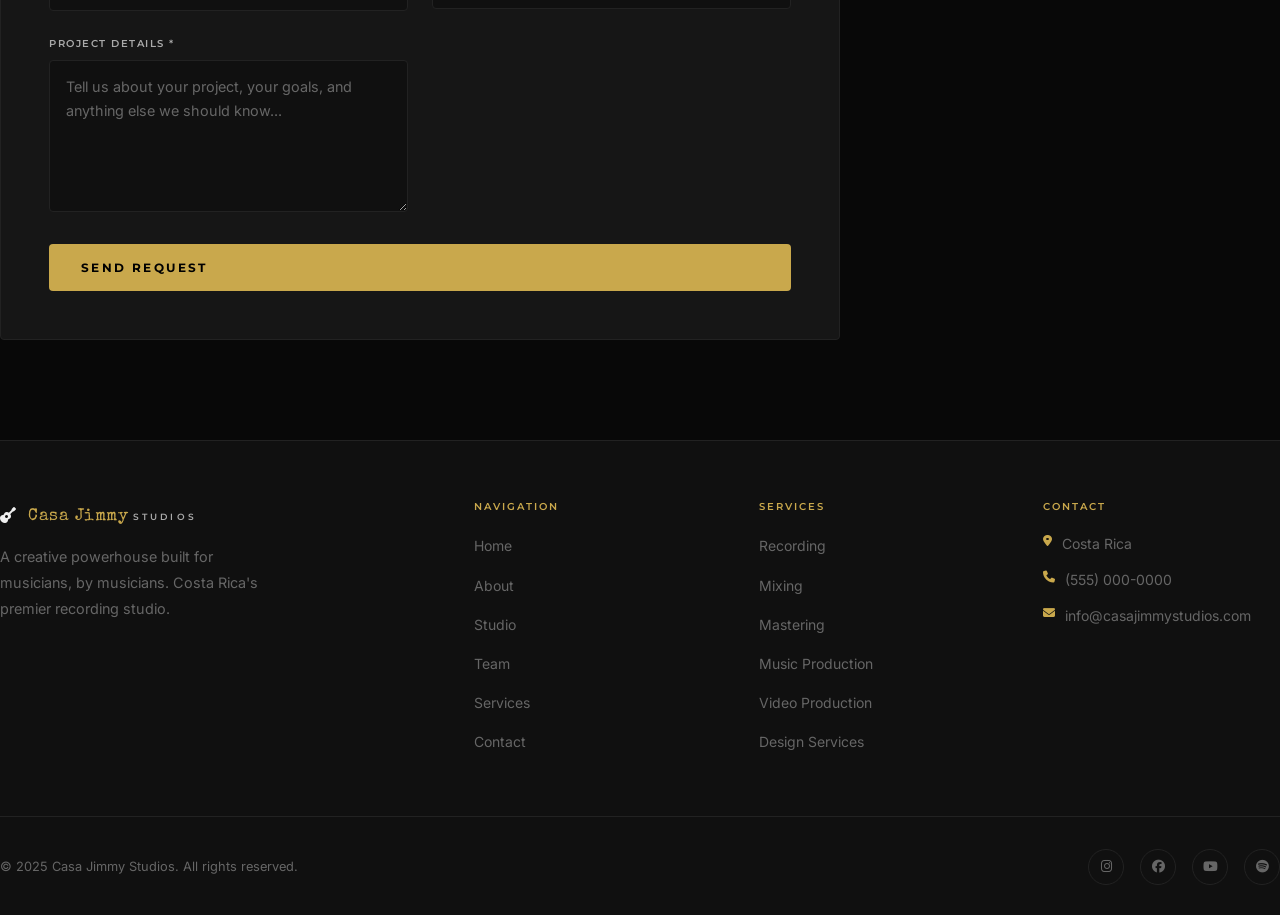
==== commit 44ac9684: "Modern redesign: guitar logo, real team bios, single-page index with updated CSS - Rewrote index.htm" ====
--- a/index.html
+++ b/index.html
@@ -3,334 +3,568 @@
 <head>
   <meta charset="UTF-8" />
   <meta name="viewport" content="width=device-width, initial-scale=1.0" />
-  <title>Casa Jimmy Studios — Where Sound Becomes Art</title>
-  <meta name="description" content="Professional recording studio offering world-class recording, mixing, mastering, and music production services." />
+  <meta name="description" content="Casa Jimmy Studios — Costa Rica's premier professional recording studio. Recording, mixing, mastering, music production, video production, and design services." />
+  <title>Casa Jimmy Studios | Professional Recording Studio</title>
+  <link rel="stylesheet" href="https://cdnjs.cloudflare.com/ajax/libs/font-awesome/6.5.0/css/all.min.css" />
   <link rel="stylesheet" href="css/style.css" />
-  <link rel="stylesheet" href="https://cdnjs.cloudflare.com/ajax/libs/font-awesome/6.5.0/css/all.min.css" />
 </head>
 <body>
 
-  <!-- ── NAVBAR ── -->
-  <nav class="navbar" role="navigation" aria-label="Main navigation">
-    <a href="index.html" class="nav-logo">
-      <div class="nav-logo-icon">CJ</div>
-      <div class="nav-logo-text">
-        <span class="nav-logo-name">Casa Jimmy</span>
-        <span class="nav-logo-sub">Studios</span>
+  <!-- ===========================
+       NAVIGATION
+  =========================== -->
+  <nav class="navbar" aria-label="Main navigation">
+    <a href="#home" class="nav-logo" aria-label="Casa Jimmy Studios Home">
+      <i class="fa-solid fa-guitar" aria-hidden="true"></i>
+      <div>
+        <span class="logo-name">Casa Jimmy</span>
+        <span class="logo-sub">Studios</span>
       </div>
     </a>
 
-    <ul class="nav-links">
-      <li><a href="index.html" class="nav-link">Home</a></li>
-      <li><a href="services.html" class="nav-link">Services</a></li>
-      <li><a href="about.html" class="nav-link">About</a></li>
+    <ul class="nav-links" role="list">
+      <li><a href="#home" class="nav-link">Home</a></li>
+      <li><a href="#about" class="nav-link">About</a></li>
+      <li><a href="#studio" class="nav-link">Studio</a></li>
+      <li><a href="#team" class="nav-link">Team</a></li>
+      <li><a href="#services" class="nav-link">Services</a></li>
+      <li><a href="#contact" class="nav-cta">Calendar</a></li>
     </ul>
 
-    <a href="booking.html" class="nav-cta">Book a Session</a>
-
-    <button class="hamburger" aria-label="Toggle menu">
-      <span></span><span></span><span></span>
+    <button class="hamburger" aria-label="Toggle mobile menu" aria-expanded="false" aria-controls="mobileNav">
+      <span></span>
+      <span></span>
+      <span></span>
     </button>
   </nav>
 
   <!-- Mobile Nav -->
-  <div class="mobile-nav">
-    <a href="index.html" class="mobile-nav-link">Home</a>
-    <a href="services.html" class="mobile-nav-link">Services</a>
-    <a href="about.html" class="mobile-nav-link">About</a>
-    <a href="booking.html" class="mobile-nav-cta">Book a Session</a>
+  <div class="mobile-nav" id="mobileNav" aria-hidden="true">
+    <ul role="list">
+      <li><a href="#home" class="mobile-nav-link">Home</a></li>
+      <li><a href="#about" class="mobile-nav-link">About</a></li>
+      <li><a href="#studio" class="mobile-nav-link">Studio</a></li>
+      <li><a href="#team" class="mobile-nav-link">Team</a></li>
+      <li><a href="#services" class="mobile-nav-link">Services</a></li>
+      <li><a href="#contact" class="mobile-nav-cta">Contact / Calendar</a></li>
+    </ul>
   </div>
 
-
-  <!-- ── HERO ── -->
-  <section class="hero">
-    <div class="hero-bg"></div>
-    <div class="hero-noise"></div>
-    <div class="container">
-      <div class="hero-content">
-        <div class="hero-eyebrow">
-          <div class="hero-eyebrow-line"></div>
-          <span>Professional Recording Studio</span>
-        </div>
-        <h1>Where Sound<br>Becomes <em>Art</em></h1>
-        <p class="hero-desc">
-          Casa Jimmy Studios is your premier destination for recording, mixing,
-          mastering, and music production. Bring your vision — we'll make it sonically extraordinary.
-        </p>
-        <div class="hero-actions">
-          <a href="booking.html" class="btn btn-primary">
-            <i class="fa-regular fa-calendar"></i> Book a Session
-          </a>
-          <a href="services.html" class="btn btn-ghost">
-            Explore Services <i class="fa-solid fa-arrow-right"></i>
-          </a>
-        </div>
-      </div>
-    </div>
-    <div class="hero-scroll">
-      <span>Scroll</span>
-      <i class="fa-solid fa-chevron-down"></i>
-    </div>
-  </section>
-
-
-  <!-- ── STATS BAR ── -->
-  <div class="stats-bar">
-    <div class="container">
-      <div class="stats-grid">
-        <div class="stat-item">
-          <div class="stat-number" data-target="10" data-suffix="+">0+</div>
-          <div class="stat-label">Years of Experience</div>
-        </div>
-        <div class="stat-item">
-          <div class="stat-number" data-target="500" data-suffix="+">0+</div>
-          <div class="stat-label">Artists Worked With</div>
-        </div>
-        <div class="stat-item">
-          <div class="stat-number" data-target="1200" data-suffix="+">0+</div>
-          <div class="stat-label">Tracks Produced</div>
-        </div>
-        <div class="stat-item">
-          <div class="stat-number" data-target="5">0</div>
-          <div class="stat-label">Studio Rooms</div>
-        </div>
-      </div>
-    </div>
-  </div>
-
-
-  <!-- ── SERVICES PREVIEW ── -->
-  <section class="services-preview">
-    <div class="container">
-      <div class="text-center">
-        <span class="section-label">What We Offer</span>
-        <h2 class="section-title">Studio Services</h2>
-        <div class="divider"></div>
-        <p class="section-subtitle">
-          From raw demo to radio-ready release, our team provides every service
-          you need to craft a professional, compelling sound.
-        </p>
+  <main>
+
+    <!-- ===========================
+         HERO (#home)
+    =========================== -->
+    <section id="home" aria-label="Hero">
+      <div class="hero-inner">
+        <div class="hero-content fade-up">
+          <p class="hero-eyebrow">Professional Recording Studio</p>
+          <h1 class="hero-title">RECORDING STUDIOS</h1>
+          <p class="hero-desc">Transforming your ideas into reality through creative, professional production and years of experience!</p>
+          <div class="hero-actions">
+            <a href="#studio" class="btn btn-primary">The Studio</a>
+            <a href="#contact" class="btn btn-outline">Let's Connect</a>
+          </div>
+        </div>
+
+        <div class="hero-image-wrap fade-up">
+          <div class="hero-image-frame">
+            <div class="hero-img-placeholder">
+              <i class="fa-solid fa-camera" aria-hidden="true"></i>
+              <span>Studio Photo Here</span>
+            </div>
+          </div>
+        </div>
+      </div>
+    </section>
+
+    <!-- ===========================
+         ABOUT (#about)
+    =========================== -->
+    <section id="about" aria-label="About Casa Jimmy Studios">
+      <div class="about-intro text-center fade-up">
+        <h2>CASA JIMMY STUDIOS</h2>
+        <p>Casa Jimmy Studios is a full-service creative powerhouse built for musicians, by musicians. Founded with a passion for sound, vision, and storytelling, we provide professional recording, mixing, video production, and design services all under one roof. Whether you're an emerging artist or a seasoned performer, our mission is to help you create, elevate, and share your music with the world – authentically and professionally. Welcome to your creative home.</p>
+      </div>
+
+      <div class="about-split fade-up">
+        <div class="about-photo">
+          <div class="about-photo-placeholder">
+            <i class="fa-solid fa-user" aria-hidden="true"></i>
+            <span>Jimmy Gentry Photo Here</span>
+          </div>
+        </div>
+
+        <div class="about-content">
+          <p class="section-label">CJS</p>
+          <h2 class="section-title">PROFESSIONAL RECORDING STUDIO</h2>
+          <div class="divider" aria-hidden="true"></div>
+          <p>At CJS, we understand that making music isn't just about lyrics and chords; it's a whole new world. Achieving a great sound requires a true professional, finding the right melody, selecting the right microphone for your voice or instrument, and ensuring the production enhances the song. You can be sure we'll help you with all of that and more!</p>
+          <p class="studio-sub-title">Welcome to Sonic Paradise</p>
+          <div class="studio-sub-image">
+            <i class="fa-regular fa-image" aria-hidden="true"></i>
+            <span>Studio Interior Photo</span>
+          </div>
+          <a href="#contact" class="btn btn-outline">Book a Session</a>
+        </div>
+      </div>
+    </section>
+
+    <!-- ===========================
+         STUDIO (#studio)
+    =========================== -->
+    <section id="studio" aria-label="Our Studio">
+      <div class="text-center fade-up">
+        <p class="section-label">The Space</p>
+        <h2 class="section-title">Our Studio</h2>
+        <div class="divider" aria-hidden="true"></div>
+        <p class="section-sub">Purpose-built for professional recording — every room, every piece of gear, every detail designed with your music in mind.</p>
+      </div>
+
+      <div class="studio-grid">
+        <div class="studio-card fade-up">
+          <div class="studio-card-icon" aria-hidden="true">
+            <i class="fa-solid fa-microphone-lines"></i>
+          </div>
+          <h3>Tracking Rooms</h3>
+          <p>Acoustically treated tracking rooms for pristine vocal and instrument recording, equipped with world-class microphones and preamps.</p>
+        </div>
+
+        <div class="studio-card fade-up">
+          <div class="studio-card-icon" aria-hidden="true">
+            <i class="fa-solid fa-sliders"></i>
+          </div>
+          <h3>Control Room</h3>
+          <p>Hybrid analog/digital workflow with Neve, API, and Universal Audio outboard gear driving every mix session.</p>
+        </div>
+
+        <div class="studio-card fade-up">
+          <div class="studio-card-icon" aria-hidden="true">
+            <i class="fa-solid fa-headphones"></i>
+          </div>
+          <h3>Live Room</h3>
+          <p>Our live room handles everything from intimate solo sessions to full band recordings with isolation booths for separation.</p>
+        </div>
+
+        <div class="studio-card fade-up">
+          <div class="studio-card-icon" aria-hidden="true">
+            <i class="fa-solid fa-compact-disc"></i>
+          </div>
+          <h3>Mastering Suite</h3>
+          <p>Dedicated mastering environment with reference monitoring optimized for loudness and translation across all platforms.</p>
+        </div>
+
+        <div class="studio-card fade-up">
+          <div class="studio-card-icon" aria-hidden="true">
+            <i class="fa-solid fa-podcast"></i>
+          </div>
+          <h3>Broadcast Booth</h3>
+          <p>Purpose-built for crystal-clear podcast and voiceover recording — silent, treated, and broadcast-ready.</p>
+        </div>
+
+        <div class="studio-card fade-up">
+          <div class="studio-card-icon" aria-hidden="true">
+            <i class="fa-solid fa-wifi"></i>
+          </div>
+          <h3>Remote Sessions</h3>
+          <p>Source-Connect and Zoom enabled — record from anywhere, directed in real time by our engineers.</p>
+        </div>
+      </div>
+    </section>
+
+    <!-- ===========================
+         TEAM (#team)
+    =========================== -->
+    <section id="team" aria-label="Meet the Team">
+      <div class="text-center fade-up">
+        <p class="section-label">The People</p>
+        <h2 class="section-title">Meet the Team</h2>
+        <div class="divider" aria-hidden="true"></div>
+        <p class="section-sub">Experienced engineers, producers, and creators — all dedicated to making your music extraordinary.</p>
+      </div>
+
+      <div class="team-cards">
+
+        <!-- Jimmy Gentry -->
+        <div class="team-card fade-up">
+          <div class="team-card-body">
+            <h3 class="team-card-name">Jimmy Gentry</h3>
+            <div class="team-card-sep" aria-hidden="true"></div>
+            <div class="team-card-bio">
+              <p>Jimmy Gentry is the visionary founder of Casa Jimmy Studios — a musician, producer, and engineer whose passion for sound has shaped the studio into the creative powerhouse it is today. With decades of experience spanning multiple genres, Jimmy brings an unmatched depth of knowledge to every project that walks through the door.</p>
+              <p>His hands-on approach ensures that every artist who records at CJS receives the personal attention and professional expertise their music deserves. For Jimmy, it's never just about the recording — it's about capturing something real.</p>
+            </div>
+            <p class="team-card-roles">Founder &amp; Owner &bull; Producer &bull; Engineer &bull; Musician</p>
+          </div>
+          <div class="team-card-photo">
+            <div class="team-photo-placeholder">
+              <i class="fa-solid fa-user" aria-hidden="true"></i>
+              <span>Jimmy Gentry Photo</span>
+            </div>
+          </div>
+        </div>
+
+        <!-- Frank Loyal -->
+        <div class="team-card fade-up">
+          <div class="team-card-body">
+            <h3 class="team-card-name">Frank Loyal</h3>
+            <div class="team-card-sep" aria-hidden="true"></div>
+            <div class="team-card-bio">
+              <p>Frank Loyal is a seasoned multi-instrumentalist and creative force in the world of rock and beyond. Primarily known for his electrifying guitar work and commanding vocal presence, Frank brings a powerful blend of talent, passion, and experience to every stage and studio session. His musical arsenal spans guitar, vocals, bass, production, engineering, composition, beat-making, and intricate musical arrangements.</p>
+              <p>As the frontman, lead vocalist, and guitarist for his flagship project G&euml;ntry, Frank channels a raw, hard-hitting rock energy that defines his signature sound. Beyond G&euml;ntry, he's also contributed to a range of dynamic acts including Mustang 65, Peacemaker, Adrenal, Boogie Chillin, Traffic Jam, Frank Loyal, and Mario Maissonave, showcasing his versatility across genres and roles.</p>
+              <p>Whether he's crafting beats, arranging complex compositions, or igniting crowds on stage, Frank Loyal stands as a true architect of modern rock music — driven by authenticity, relentless creativity, and an unshakable love for the craft.</p>
+            </div>
+            <p class="team-card-roles">Management &bull; Musician &bull; Composer &bull; Producer &bull; Frontman</p>
+          </div>
+          <div class="team-card-photo">
+            <div class="team-photo-placeholder">
+              <i class="fa-solid fa-user" aria-hidden="true"></i>
+              <span>Frank Loyal Photo</span>
+            </div>
+          </div>
+        </div>
+
+        <!-- Erik Reinhold -->
+        <div class="team-card fade-up">
+          <div class="team-card-body">
+            <h3 class="team-card-name">Erik Reinhold</h3>
+            <div class="team-card-sep" aria-hidden="true"></div>
+            <div class="team-card-bio">
+              <p>Born in Amsterdam in 1962, Erik Reinhold has been a permanent resident of Costa Rica since 1992. He is the founder and principal of Reinhold y Asociados, a respected consulting firm that specializes in representing foreign investors and managing complex development projects throughout the region. His firm is known for delivering strategic guidance and hands-on project oversight, helping international clients navigate Costa Rica's business and regulatory landscape.</p>
+              <p><a href="http://www.reinholdyasociados.com" target="_blank" rel="noopener noreferrer" style="color: var(--accent);">www.reinholdyasociados.com</a></p>
+              <p>Erik is also a long-time friend of Casa Jimmy Studios founder, Jimmy Gentry, and shares a deep passion for music. A semi-professional musician, he plays guitar and sings, performing regularly with local bands Traffic Jam and General Lee. Since 2005, Erik has been organizing weekly jam sessions — first at The Whiskey Bar &amp; Grill and, since 2019, at Casa Jimmy Studios, where his love for music and community continues to thrive.</p>
+            </div>
+            <p class="team-card-roles">Owner's Representative &bull; Project Manager &bull; Music Enthusiast</p>
+          </div>
+          <div class="team-card-photo">
+            <div class="team-photo-placeholder">
+              <i class="fa-solid fa-user" aria-hidden="true"></i>
+              <span>Erik Reinhold Photo</span>
+            </div>
+          </div>
+        </div>
+
+        <!-- Angelique Sain -->
+        <div class="team-card fade-up">
+          <div class="team-card-body">
+            <h3 class="team-card-name">Angelique Sain</h3>
+            <div class="team-card-sep" aria-hidden="true"></div>
+            <div class="team-card-bio">
+              <p>From an early age, Angelique immersed herself in music, visual arts, dance, and all forms of creative expression. Her passion for the arts has shaped her journey as both an artist and a creative professional, influencing everything she creates, from music to design and digital content.</p>
+              <p>As a musician herself, she knows just how important a good studio is to the creative process. In 2018, she came across Casa Jimmy Studios and instantly felt something different. After recording some of her own songs there, she knew it was a place worth sharing. Today, she brings that same passion into her role, helping others discover just how special the studio truly is.</p>
+              <p>Now, as the studio's Marketing &amp; Social Media Manager, she brings her creative energy to every project — whether it's developing content, planning events, or shaping marketing strategies. To her, Casa Jimmy isn't just a studio — it's home, a place to connect, create, and feel inspired, and everyone's welcome to come by, plug in, and jam for a while.</p>
+            </div>
+            <p class="team-card-roles">Marketing &amp; Social Media Manager &bull; Content Creator &bull; Musician</p>
+          </div>
+          <div class="team-card-photo">
+            <div class="team-photo-placeholder">
+              <i class="fa-solid fa-user" aria-hidden="true"></i>
+              <span>Angelique Sain Photo</span>
+            </div>
+          </div>
+        </div>
+
+      </div>
+    </section>
+
+    <!-- ===========================
+         SERVICES (#services)
+    =========================== -->
+    <section id="services" aria-label="Our Services">
+      <div class="text-center fade-up">
+        <p class="section-label">What We Offer</p>
+        <h2 class="section-title">Our Services</h2>
+        <div class="divider" aria-hidden="true"></div>
+        <p class="section-sub">From raw idea to polished release — every service you need, all under one roof.</p>
       </div>
 
       <div class="services-grid">
         <div class="service-card fade-up">
-          <div class="service-icon"><i class="fa-solid fa-microphone"></i></div>
+          <div class="service-icon" aria-hidden="true">
+            <i class="fa-solid fa-microphone"></i>
+          </div>
           <h3>Recording</h3>
-          <p>
-            State-of-the-art recording rooms equipped with world-class microphones,
-            preamps, and acoustic treatment for pristine vocal and instrument captures.
-          </p>
-          <a href="services.html" class="service-card-link">
-            Learn More <i class="fa-solid fa-arrow-right"></i>
-          </a>
+          <p>State-of-the-art recording for vocals, instruments, and full band sessions — captured with world-class microphones and acoustic excellence.</p>
         </div>
 
         <div class="service-card fade-up">
-          <div class="service-icon"><i class="fa-solid fa-sliders"></i></div>
+          <div class="service-icon" aria-hidden="true">
+            <i class="fa-solid fa-sliders"></i>
+          </div>
           <h3>Mixing</h3>
-          <p>
-            Our engineers bring balance, depth, and emotion to your tracks —
-            crafting mixes that translate flawlessly across every speaker and platform.
-          </p>
-          <a href="services.html" class="service-card-link">
-            Learn More <i class="fa-solid fa-arrow-right"></i>
-          </a>
+          <p>Our engineers blend your tracks with precision and feel — crafting mixes that hit hard and translate across every speaker.</p>
         </div>
 
         <div class="service-card fade-up">
-          <div class="service-icon"><i class="fa-solid fa-compact-disc"></i></div>
+          <div class="service-icon" aria-hidden="true">
+            <i class="fa-solid fa-compact-disc"></i>
+          </div>
           <h3>Mastering</h3>
-          <p>
-            The final polish. We optimize your music for streaming, vinyl, and CD —
-            delivering loudness, clarity, and consistency for every platform.
-          </p>
-          <a href="services.html" class="service-card-link">
-            Learn More <i class="fa-solid fa-arrow-right"></i>
-          </a>
+          <p>The final polish. We optimize for streaming, vinyl, and CD, delivering loudness, clarity, and consistency for every platform.</p>
         </div>
 
         <div class="service-card fade-up">
-          <div class="service-icon"><i class="fa-solid fa-music"></i></div>
+          <div class="service-icon" aria-hidden="true">
+            <i class="fa-solid fa-music"></i>
+          </div>
           <h3>Music Production</h3>
-          <p>
-            Collaborate with our in-house producers to develop beats, arrangements,
-            and sonic landscapes that elevate your artistic identity.
-          </p>
-          <a href="services.html" class="service-card-link">
-            Learn More <i class="fa-solid fa-arrow-right"></i>
-          </a>
+          <p>Collaborate with our in-house producers to develop beats, arrangements, and sonic landscapes that define your sound.</p>
         </div>
 
         <div class="service-card fade-up">
-          <div class="service-icon"><i class="fa-solid fa-podcast"></i></div>
-          <h3>Podcast &amp; Voiceover</h3>
-          <p>
-            Crystal-clear podcast recording and professional voiceover sessions
-            in our dedicated broadcast-quality booth.
-          </p>
-          <a href="services.html" class="service-card-link">
-            Learn More <i class="fa-solid fa-arrow-right"></i>
-          </a>
+          <div class="service-icon" aria-hidden="true">
+            <i class="fa-solid fa-film"></i>
+          </div>
+          <h3>Video Production</h3>
+          <p>From music videos to promotional content — visual storytelling that matches the power of your music.</p>
         </div>
 
         <div class="service-card fade-up">
-          <div class="service-icon"><i class="fa-solid fa-film"></i></div>
-          <h3>Sync &amp; Scoring</h3>
-          <p>
-            Cinematic scores, commercial sync licensing, and post-production audio —
-            we bring picture to life with expertly crafted sound design.
-          </p>
-          <a href="services.html" class="service-card-link">
-            Learn More <i class="fa-solid fa-arrow-right"></i>
-          </a>
-        </div>
-      </div>
-
-      <div style="text-align:center; margin-top: 48px;">
-        <a href="services.html" class="btn btn-outline">View All Services &amp; Pricing</a>
+          <div class="service-icon" aria-hidden="true">
+            <i class="fa-solid fa-palette"></i>
+          </div>
+          <h3>Design Services</h3>
+          <p>Artwork, branding, and visual identity — we craft the look that makes your music unforgettable.</p>
+        </div>
+      </div>
+
+      <div class="services-cta text-center fade-up">
+        <a href="services.html" class="btn btn-outline">View All Services</a>
+      </div>
+    </section>
+
+    <!-- ===========================
+         CTA BANNER
+    =========================== -->
+    <div class="cta-banner" aria-label="Book a session call to action">
+      <div class="cta-banner-inner fade-up">
+        <p class="section-label">Get Started</p>
+        <h2>Ready to Make Your Next Record?</h2>
+        <p>Sessions are filling up fast. Reserve your studio time today and let's create something extraordinary together.</p>
+        <a href="#contact" class="btn btn-primary">Book Your Session</a>
       </div>
     </div>
-  </section>
-
-
-  <!-- ── ABOUT PREVIEW ── -->
-  <section class="about-preview">
-    <div class="container">
-      <div class="about-split">
-        <div class="about-image-wrapper fade-up">
-          <div class="about-image-box">
-            <!-- Replace with: <img src="images/studio-main.jpg" alt="Casa Jimmy Studios" /> -->
-            <div class="about-image-placeholder">
-              <i class="fa-solid fa-image"></i>
-              <span>Studio Photo Here</span>
-            </div>
-          </div>
-          <div class="about-accent-box"></div>
-        </div>
-
-        <div class="about-content fade-up">
-          <span class="section-label">Our Story</span>
-          <h2 class="section-title">Built by<br>Musicians,<br>for Musicians</h2>
-          <div class="divider"></div>
-          <p class="section-subtitle">
-            Casa Jimmy Studios was founded on a simple belief: every artist deserves
-            a space where creativity flows freely, backed by the tools and expertise
-            to make great music a reality.
-          </p>
-
-          <div class="about-features">
-            <div class="about-feature">
-              <i class="fa-solid fa-check-circle"></i>
-              <span>Fully treated recording rooms with professional acoustics</span>
-            </div>
-            <div class="about-feature">
-              <i class="fa-solid fa-check-circle"></i>
-              <span>Experienced engineers with major-label credits</span>
-            </div>
-            <div class="about-feature">
-              <i class="fa-solid fa-check-circle"></i>
-              <span>Flexible booking — hourly, daily, and package rates</span>
-            </div>
-            <div class="about-feature">
-              <i class="fa-solid fa-check-circle"></i>
-              <span>Welcoming environment for artists at every level</span>
-            </div>
-          </div>
-
-          <a href="about.html" class="btn btn-outline">Meet the Team</a>
-        </div>
-      </div>
+
+    <!-- ===========================
+         CONTACT (#contact)
+    =========================== -->
+    <section id="contact" aria-label="Contact and Booking">
+      <div class="text-center fade-up">
+        <p class="section-label">Reserve Your Time</p>
+        <h2 class="section-title">Contact / Calendar</h2>
+        <div class="divider" aria-hidden="true"></div>
+        <p class="section-sub">Book your session or reach out — we'll get back within 24 hours.</p>
+      </div>
+
+      <div class="contact-layout">
+
+        <!-- Booking Form -->
+        <div class="booking-form" id="bookingFormWrapper">
+
+          <div class="form-success" id="formSuccess" aria-live="polite" hidden>
+            <div class="success-icon" aria-hidden="true">
+              <i class="fa-solid fa-check"></i>
+            </div>
+            <h3 class="success-title">Request Received!</h3>
+            <p class="success-msg">Thank you! We'll review your booking and get back to you within 24 hours to confirm your session.</p>
+          </div>
+
+          <div class="form-inner" id="formInner">
+            <form id="bookingForm" novalidate>
+              <h3>Session Request</h3>
+              <p class="form-note">Fields marked * are required.</p>
+
+              <!-- Service Options -->
+              <div class="service-options" role="group" aria-label="Select a service">
+                <label class="service-option">
+                  <input type="radio" name="service" value="Recording" required />
+                  <span class="service-option-label">Recording</span>
+                </label>
+                <label class="service-option">
+                  <input type="radio" name="service" value="Mixing" />
+                  <span class="service-option-label">Mixing</span>
+                </label>
+                <label class="service-option">
+                  <input type="radio" name="service" value="Mastering" />
+                  <span class="service-option-label">Mastering</span>
+                </label>
+                <label class="service-option">
+                  <input type="radio" name="service" value="Music Production" />
+                  <span class="service-option-label">Music Production</span>
+                </label>
+                <label class="service-option">
+                  <input type="radio" name="service" value="Video Production" />
+                  <span class="service-option-label">Video Production</span>
+                </label>
+                <label class="service-option">
+                  <input type="radio" name="service" value="Other" />
+                  <span class="service-option-label">Other</span>
+                </label>
+              </div>
+
+              <!-- Form Grid -->
+              <div class="form-grid">
+                <div class="form-group">
+                  <label class="form-label" for="firstName">First Name *</label>
+                  <input class="form-input" type="text" id="firstName" name="firstName" placeholder="First Name" required autocomplete="given-name" />
+                </div>
+
+                <div class="form-group">
+                  <label class="form-label" for="lastName">Last Name *</label>
+                  <input class="form-input" type="text" id="lastName" name="lastName" placeholder="Last Name" required autocomplete="family-name" />
+                </div>
+
+                <div class="form-group">
+                  <label class="form-label" for="email">Email *</label>
+                  <input class="form-input" type="email" id="email" name="email" placeholder="your@email.com" required autocomplete="email" />
+                </div>
+
+                <div class="form-group">
+                  <label class="form-label" for="phone">Phone</label>
+                  <input class="form-input" type="tel" id="phone" name="phone" placeholder="+1 (555) 000-0000" autocomplete="tel" />
+                </div>
+
+                <div class="form-group">
+                  <label class="form-label" for="preferredDate">Preferred Date *</label>
+                  <input class="form-input" type="date" id="preferredDate" name="preferredDate" required />
+                </div>
+
+                <div class="form-group">
+                  <label class="form-label" for="sessionLength">Session Length</label>
+                  <select class="form-select" id="sessionLength" name="sessionLength">
+                    <option value="" disabled selected>Select length</option>
+                    <option value="2hr">2 Hours</option>
+                    <option value="4hr">4 Hours</option>
+                    <option value="8hr">8 Hours</option>
+                    <option value="multiday">Multi-Day</option>
+                    <option value="notsure">Not Sure</option>
+                  </select>
+                </div>
+
+                <div class="form-group full">
+                  <label class="form-label" for="projectDetails">Project Details *</label>
+                  <textarea class="form-textarea" id="projectDetails" name="projectDetails" rows="5" placeholder="Tell us about your project, your goals, and anything else we should know..." required></textarea>
+                </div>
+              </div>
+
+              <button type="submit" class="btn btn-primary form-submit">Send Request</button>
+            </form>
+          </div>
+        </div>
+
+        <!-- Sidebar -->
+        <aside class="contact-sidebar" aria-label="Contact information">
+
+          <div class="sidebar-card">
+            <h4 class="sidebar-title">Get In Touch</h4>
+            <div class="sidebar-item">
+              <span class="sidebar-icon" aria-hidden="true"><i class="fa-solid fa-phone"></i></span>
+              <a href="tel:+15550000000">(555) 000-0000</a>
+            </div>
+            <div class="sidebar-item">
+              <span class="sidebar-icon" aria-hidden="true"><i class="fa-solid fa-envelope"></i></span>
+              <a href="mailto:info@casajimmystudios.com">info@casajimmystudios.com</a>
+            </div>
+            <div class="sidebar-item">
+              <span class="sidebar-icon" aria-hidden="true"><i class="fa-solid fa-location-dot"></i></span>
+              <span>Costa Rica</span>
+            </div>
+          </div>
+
+          <div class="sidebar-card">
+            <h4 class="sidebar-title">Studio Hours</h4>
+            <div class="hours-row">
+              <span>Mon – Fri</span>
+              <span>10am – 10pm</span>
+            </div>
+            <div class="hours-row">
+              <span>Saturday</span>
+              <span>10am – 8pm</span>
+            </div>
+            <div class="hours-row">
+              <span>Sunday</span>
+              <span>By Appointment</span>
+            </div>
+          </div>
+
+        </aside>
+      </div>
+    </section>
+
+  </main>
+
+  <!-- ===========================
+       FOOTER
+  =========================== -->
+  <footer aria-label="Site footer">
+    <div class="footer-grid">
+
+      <!-- Brand -->
+      <div class="footer-brand">
+        <a href="#home" class="nav-logo" aria-label="Casa Jimmy Studios">
+          <i class="fa-solid fa-guitar" aria-hidden="true"></i>
+          <div>
+            <span class="logo-name">Casa Jimmy</span>
+            <span class="logo-sub">Studios</span>
+          </div>
+        </a>
+        <p>A creative powerhouse built for musicians, by musicians. Costa Rica's premier recording studio.</p>
+      </div>
+
+      <!-- Navigation -->
+      <div>
+        <h4 class="footer-heading">Navigation</h4>
+        <ul class="footer-links" role="list">
+          <li><a href="#home">Home</a></li>
+          <li><a href="#about">About</a></li>
+          <li><a href="#studio">Studio</a></li>
+          <li><a href="#team">Team</a></li>
+          <li><a href="#services">Services</a></li>
+          <li><a href="#contact">Contact</a></li>
+        </ul>
+      </div>
+
+      <!-- Services -->
+      <div>
+        <h4 class="footer-heading">Services</h4>
+        <ul class="footer-links" role="list">
+          <li><a href="services.html">Recording</a></li>
+          <li><a href="services.html">Mixing</a></li>
+          <li><a href="services.html">Mastering</a></li>
+          <li><a href="services.html">Music Production</a></li>
+          <li><a href="services.html">Video Production</a></li>
+          <li><a href="services.html">Design Services</a></li>
+        </ul>
+      </div>
+
+      <!-- Contact -->
+      <div>
+        <h4 class="footer-heading">Contact</h4>
+        <ul class="footer-contact" role="list">
+          <li>
+            <i class="fa-solid fa-location-dot" aria-hidden="true"></i>
+            <span>Costa Rica</span>
+          </li>
+          <li>
+            <i class="fa-solid fa-phone" aria-hidden="true"></i>
+            <a href="tel:+15550000000">(555) 000-0000</a>
+          </li>
+          <li>
+            <i class="fa-solid fa-envelope" aria-hidden="true"></i>
+            <a href="mailto:info@casajimmystudios.com">info@casajimmystudios.com</a>
+          </li>
+        </ul>
+      </div>
+
     </div>
-  </section>
-
-
-  <!-- ── CTA BANNER ── -->
-  <section class="cta-banner">
-    <div class="container">
-      <div class="cta-banner-content fade-up">
-        <span class="section-label">Get Started</span>
-        <h2>Ready to Make<br>Your Next Record?</h2>
-        <p>
-          Sessions are filling up fast. Reserve your studio time today and
-          let's create something extraordinary together.
-        </p>
-        <a href="booking.html" class="btn btn-primary" style="font-size:13px; padding:16px 40px;">
-          <i class="fa-regular fa-calendar"></i> Book Your Session
-        </a>
-      </div>
-    </div>
-  </section>
-
-
-  <!-- ── FOOTER ── -->
-  <footer>
-    <div class="container">
-      <div class="footer-grid">
-        <div class="footer-brand">
-          <a href="index.html" class="nav-logo">
-            <div class="nav-logo-icon">CJ</div>
-            <div class="nav-logo-text">
-              <span class="nav-logo-name">Casa Jimmy</span>
-              <span class="nav-logo-sub">Studios</span>
-            </div>
-          </a>
-          <p>
-            A world-class recording studio committed to helping artists realize
-            their vision and share their music with the world.
-          </p>
-        </div>
-
-        <div>
-          <div class="footer-heading">Navigation</div>
-          <ul class="footer-links">
-            <li><a href="index.html">Home</a></li>
-            <li><a href="services.html">Services</a></li>
-            <li><a href="about.html">About Us</a></li>
-            <li><a href="booking.html">Book a Session</a></li>
-          </ul>
-        </div>
-
-        <div>
-          <div class="footer-heading">Services</div>
-          <ul class="footer-links">
-            <li><a href="services.html">Recording</a></li>
-            <li><a href="services.html">Mixing</a></li>
-            <li><a href="services.html">Mastering</a></li>
-            <li><a href="services.html">Music Production</a></li>
-            <li><a href="services.html">Podcast &amp; Voiceover</a></li>
-          </ul>
-        </div>
-
-        <div>
-          <div class="footer-heading">Contact</div>
-          <ul class="footer-contact">
-            <li>
-              <i class="fa-solid fa-location-dot"></i>
-              <!-- Update with your address -->
-              123 Studio Lane, Music City, TX 77000
-            </li>
-            <li>
-              <i class="fa-solid fa-phone"></i>
-              <!-- Update with your phone -->
-              (555) 000-0000
-            </li>
-            <li>
-              <i class="fa-solid fa-envelope"></i>
-              <!-- Update with your email -->
-              info@casajimmystudios.com
-            </li>
-          </ul>
-        </div>
-      </div>
-
-      <div class="footer-bottom">
-        <p class="footer-copy">&copy; 2025 Casa Jimmy Studios. All rights reserved.</p>
-        <div class="footer-socials">
-          <a href="#" aria-label="Instagram"><i class="fa-brands fa-instagram"></i></a>
-          <a href="#" aria-label="Facebook"><i class="fa-brands fa-facebook-f"></i></a>
-          <a href="#" aria-label="YouTube"><i class="fa-brands fa-youtube"></i></a>
-          <a href="#" aria-label="Spotify"><i class="fa-brands fa-spotify"></i></a>
-        </div>
+
+    <div class="footer-bottom">
+      <p class="footer-copy">&copy; 2025 Casa Jimmy Studios. All rights reserved.</p>
+      <div class="footer-socials" aria-label="Social media links">
+        <a href="#" aria-label="Follow us on Instagram"><i class="fa-brands fa-instagram" aria-hidden="true"></i></a>
+        <a href="#" aria-label="Follow us on Facebook"><i class="fa-brands fa-facebook" aria-hidden="true"></i></a>
+        <a href="#" aria-label="Watch us on YouTube"><i class="fa-brands fa-youtube" aria-hidden="true"></i></a>
+        <a href="#" aria-label="Listen on Spotify"><i class="fa-brands fa-spotify" aria-hidden="true"></i></a>
       </div>
     </div>
   </footer>
--- a/css/style.css
+++ b/css/style.css
@@ -1,4 +1,4 @@
-@import url('https://fonts.googleapis.com/css2?family=Cormorant+Garamond:ital,wght@0,300;0,400;0,500;0,600;0,700;1,400&family=Montserrat:wght@300;400;500;600;700&family=Inter:wght@300;400;500&display=swap');
+@import url('https://fonts.googleapis.com/css2?family=Oswald:wght@400;500;600;700&family=Special+Elite&family=Montserrat:wght@300;400;500;600;700&family=Inter:wght@300;400;500&display=swap');
 
 /* ===========================
    CSS VARIABLES
@@ -16,7 +16,8 @@
   --text-secondary: #aaaaaa;
   --text-muted: #666666;
   --border: #222222;
-  --font-display: 'Cormorant Garamond', serif;
+  --font-display: 'Oswald', sans-serif;
+  --font-brand: 'Special Elite', cursive;
   --font-heading: 'Montserrat', sans-serif;
   --font-body: 'Inter', sans-serif;
   --transition: all 0.3s ease;
@@ -64,9 +65,11 @@
 =========================== */
 h1, h2, h3, h4, h5 {
   font-family: var(--font-display);
-  font-weight: 500;
-  line-height: 1.2;
+  font-weight: 600;
+  line-height: 1.15;
   color: var(--text-primary);
+  text-transform: uppercase;
+  letter-spacing: 0.02em;
 }
 
 .section-label {
@@ -140,7 +143,7 @@
   text-transform: uppercase;
   cursor: pointer;
   transition: var(--transition);
-  border-radius: var(--radius);
+  border-radius: 50px;
 }
 
 .btn-primary {
@@ -150,19 +153,19 @@
 
 .btn-primary:hover {
   background: var(--accent-light);
-  transform: translateY(-1px);
+  transform: translateY(-2px);
   box-shadow: var(--shadow-gold);
 }
 
 .btn-outline {
-  border: 1px solid var(--accent-border);
+  border: 2px solid var(--accent-border);
   color: var(--accent);
 }
 
 .btn-outline:hover {
   border-color: var(--accent);
   background: var(--accent-dim);
-  transform: translateY(-1px);
+  transform: translateY(-2px);
 }
 
 .btn-ghost {
@@ -207,17 +210,8 @@
 }
 
 .nav-logo-icon {
-  width: 36px;
-  height: 36px;
-  background: var(--accent);
-  border-radius: 50%;
-  display: flex;
-  align-items: center;
-  justify-content: center;
-  font-size: 16px;
-  color: #000;
-  font-weight: 700;
-  font-family: var(--font-display);
+  font-size: 22px;
+  color: var(--accent);
 }
 
 .nav-logo-text {
@@ -227,19 +221,17 @@
 }
 
 .nav-logo-name {
-  font-family: var(--font-heading);
-  font-size: 14px;
-  font-weight: 700;
-  letter-spacing: 0.08em;
-  text-transform: uppercase;
-  color: var(--text-primary);
+  font-family: var(--font-brand);
+  font-size: 17px;
+  color: var(--accent);
+  letter-spacing: 0.04em;
 }
 
 .nav-logo-sub {
   font-family: var(--font-heading);
   font-size: 9px;
-  font-weight: 400;
-  letter-spacing: 0.3em;
+  font-weight: 600;
+  letter-spacing: 0.35em;
   text-transform: uppercase;
   color: var(--accent);
 }
@@ -1666,3 +1658,487 @@
   .stat-item { padding: 28px 20px; }
   .service-card { padding: 36px 28px; }
 }
+
+/* ==========================================================
+   NEW SINGLE-PAGE (index.html) CLASSES
+   — appended to support the new section-based structure
+========================================================== */
+
+/* Logo aliases (new index uses logo-name / logo-sub) */
+.logo-name {
+  font-family: var(--font-brand, 'Special Elite', cursive);
+  font-size: 17px;
+  color: var(--accent);
+  letter-spacing: 0.04em;
+  line-height: 1;
+}
+.logo-sub {
+  font-family: var(--font-heading, 'Montserrat', sans-serif);
+  font-size: 9px;
+  font-weight: 600;
+  letter-spacing: 0.35em;
+  text-transform: uppercase;
+  color: var(--text-secondary);
+  margin-top: 3px;
+}
+
+/* Hero background glow */
+.hero-bg-glow {
+  position: absolute;
+  width: 700px;
+  height: 700px;
+  border-radius: 50%;
+  background: radial-gradient(circle, rgba(201,168,76,0.06) 0%, transparent 70%);
+  bottom: -200px;
+  left: -200px;
+  pointer-events: none;
+}
+
+/* Hero two-column layout */
+.hero-inner {
+  display: grid;
+  grid-template-columns: 1fr 1fr;
+  gap: 64px;
+  align-items: center;
+}
+
+.hero-left,
+.hero-right { }
+
+.hero-image-wrap { position: relative; }
+
+.hero-image-frame {
+  border-radius: 12px;
+  overflow: hidden;
+  border: 2px solid var(--accent-border);
+  box-shadow: 0 0 60px rgba(201,168,76,0.1);
+}
+
+.hero-image-frame img {
+  width: 100%;
+  aspect-ratio: 4/3;
+  object-fit: cover;
+  display: block;
+}
+
+.hero-img-placeholder {
+  width: 100%;
+  aspect-ratio: 4/3;
+  background: linear-gradient(135deg, #141414, #1c1c1c);
+  display: flex;
+  flex-direction: column;
+  align-items: center;
+  justify-content: center;
+  gap: 16px;
+  color: var(--text-muted);
+}
+.hero-img-placeholder i { font-size: 56px; color: var(--accent-border); }
+.hero-img-placeholder span {
+  font-family: var(--font-heading);
+  font-size: 10px;
+  font-weight: 500;
+  letter-spacing: 0.2em;
+  text-transform: uppercase;
+}
+
+/* Section sub (alias for section-subtitle) */
+.section-sub {
+  font-size: 1rem;
+  color: var(--text-secondary);
+  max-width: 560px;
+  line-height: 1.85;
+}
+.text-center .section-sub { margin: 0 auto; }
+
+/* About intro (single-page, centered) */
+.about-intro {
+  margin-bottom: 72px;
+  padding-bottom: 56px;
+  border-bottom: 1px solid var(--border);
+}
+.about-intro h2 {
+  font-family: var(--font-brand, 'Special Elite', cursive);
+  font-size: clamp(2rem, 5vw, 3.5rem);
+  color: var(--accent);
+  margin-bottom: 24px;
+  text-transform: none;
+  letter-spacing: 0.04em;
+  font-weight: 400;
+}
+.about-intro p {
+  font-size: 1.05rem;
+  color: var(--text-secondary);
+  max-width: 860px;
+  margin: 0 auto;
+  line-height: 2;
+}
+
+/* About split columns (shared) */
+.about-split {
+  display: grid;
+  grid-template-columns: 1fr 1fr;
+  gap: 72px;
+  align-items: start;
+}
+
+.about-photo {
+  border-radius: 8px;
+  overflow: hidden;
+  border: 1px solid var(--border);
+}
+.about-photo img {
+  width: 100%;
+  aspect-ratio: 3/4;
+  object-fit: cover;
+}
+.about-photo-placeholder {
+  width: 100%;
+  aspect-ratio: 3/4;
+  background: linear-gradient(180deg, #141414, #1c1c1c);
+  display: flex;
+  flex-direction: column;
+  align-items: center;
+  justify-content: center;
+  gap: 16px;
+  color: var(--text-muted);
+}
+.about-photo-placeholder i { font-size: 56px; color: var(--accent-border); }
+.about-photo-placeholder span {
+  font-family: var(--font-heading);
+  font-size: 10px;
+  font-weight: 500;
+  letter-spacing: 0.2em;
+  text-transform: uppercase;
+}
+
+.about-content p {
+  font-size: 0.95rem;
+  color: var(--text-secondary);
+  line-height: 1.9;
+  margin-bottom: 16px;
+}
+
+/* Studio sub-section inside about */
+.studio-sub-title {
+  font-family: var(--font-display);
+  font-size: 1.4rem;
+  font-weight: 500;
+  text-transform: uppercase;
+  letter-spacing: 0.02em;
+  margin: 28px 0 16px;
+}
+.studio-sub-image {
+  border-radius: 8px;
+  overflow: hidden;
+  border: 1px solid var(--accent-border);
+  margin-bottom: 28px;
+}
+.studio-sub-image img { width: 100%; aspect-ratio: 16/9; object-fit: cover; }
+.studio-sub-img-placeholder {
+  width: 100%;
+  aspect-ratio: 16/9;
+  background: linear-gradient(135deg, #141414, #1c1c1c);
+  display: flex;
+  flex-direction: column;
+  align-items: center;
+  justify-content: center;
+  gap: 12px;
+  color: var(--text-muted);
+}
+.studio-sub-img-placeholder i { font-size: 36px; color: var(--accent-border); }
+.studio-sub-img-placeholder span {
+  font-family: var(--font-heading);
+  font-size: 10px;
+  font-weight: 500;
+  letter-spacing: 0.2em;
+  text-transform: uppercase;
+}
+
+/* Studio section grid */
+.studio-grid {
+  display: grid;
+  grid-template-columns: repeat(3, 1fr);
+  gap: 2px;
+  background: var(--border);
+  margin-top: 56px;
+}
+.studio-card {
+  background: var(--bg-card);
+  padding: 44px 36px;
+  transition: var(--transition);
+  position: relative;
+  overflow: hidden;
+}
+.studio-card::after {
+  content: '';
+  position: absolute;
+  bottom: 0; left: 0; right: 0;
+  height: 2px;
+  background: var(--accent);
+  transform: scaleX(0);
+  transition: transform 0.3s ease;
+}
+.studio-card:hover { background: var(--bg-card-hover); }
+.studio-card:hover::after { transform: scaleX(1); }
+
+.studio-card-icon {
+  width: 52px; height: 52px;
+  border: 1px solid var(--accent-border);
+  border-radius: 50%;
+  display: flex; align-items: center; justify-content: center;
+  font-size: 20px;
+  color: var(--accent);
+  margin-bottom: 22px;
+  transition: var(--transition);
+}
+.studio-card:hover .studio-card-icon {
+  background: var(--accent-dim);
+  border-color: var(--accent);
+}
+.studio-card h3 {
+  font-family: var(--font-display);
+  font-size: 1.2rem;
+  font-weight: 600;
+  text-transform: uppercase;
+  margin-bottom: 12px;
+}
+.studio-card p {
+  font-size: 0.875rem;
+  color: var(--text-secondary);
+  line-height: 1.85;
+}
+
+/* New horizontal team cards */
+.team-cards { display: flex; flex-direction: column; gap: 24px; margin-top: 56px; }
+
+.team-card {
+  display: grid;
+  grid-template-columns: 1fr 300px;
+  background: var(--bg-card);
+  border-radius: 12px;
+  border: 1px solid var(--border);
+  overflow: hidden;
+  transition: var(--transition);
+}
+.team-card:hover { border-color: var(--accent-border); }
+
+.team-card-body {
+  padding: 44px 48px;
+  display: flex;
+  flex-direction: column;
+}
+.team-card-name {
+  font-family: var(--font-brand, 'Special Elite', cursive);
+  font-size: 1.7rem;
+  color: var(--white);
+  text-transform: none;
+  font-weight: 400;
+  letter-spacing: 0;
+  margin-bottom: 12px;
+}
+.team-card-sep {
+  width: 100%;
+  height: 1px;
+  background: var(--border);
+  margin-bottom: 22px;
+}
+.team-card-bio {
+  flex: 1;
+  font-size: 0.9rem;
+  color: var(--text-secondary);
+  line-height: 1.9;
+}
+.team-card-bio p { margin-bottom: 14px; }
+.team-card-bio a { color: var(--accent); text-decoration: underline; }
+.team-card-roles {
+  margin-top: 22px;
+  padding-top: 18px;
+  border-top: 1px solid var(--border);
+  font-size: 0.85rem;
+  color: var(--text-secondary);
+  font-family: var(--font-brand, 'Special Elite', cursive);
+}
+
+.team-card-photo { position: relative; background: var(--bg-card-hover); }
+.team-card-photo img {
+  width: 100%; height: 100%;
+  object-fit: cover;
+  object-position: top center;
+}
+.team-photo-placeholder {
+  width: 100%;
+  height: 100%;
+  min-height: 360px;
+  background: linear-gradient(160deg, #1a1a1a, #222222);
+  display: flex;
+  flex-direction: column;
+  align-items: center;
+  justify-content: center;
+  gap: 14px;
+  color: var(--text-muted);
+}
+.team-photo-placeholder i { font-size: 56px; color: var(--accent-border); }
+.team-photo-placeholder span {
+  font-family: var(--font-heading);
+  font-size: 10px;
+  font-weight: 500;
+  letter-spacing: 0.2em;
+  text-transform: uppercase;
+}
+
+/* Services section (new) */
+.services-grid {
+  display: grid;
+  grid-template-columns: repeat(3, 1fr);
+  gap: 2px;
+  background: var(--border);
+  margin-top: 56px;
+}
+.service-card {
+  background: var(--bg-card);
+  padding: 44px 36px;
+  transition: var(--transition);
+  position: relative;
+  overflow: hidden;
+}
+.service-card::before {
+  content: '';
+  position: absolute;
+  top: 0; left: 0; right: 0;
+  height: 2px;
+  background: var(--accent);
+  transform: scaleX(0);
+  transition: transform 0.3s ease;
+}
+.service-card:hover { background: var(--bg-card-hover); }
+.service-card:hover::before { transform: scaleX(1); }
+.service-icon { font-size: 28px; color: var(--accent); margin-bottom: 20px; }
+.service-card h3 {
+  font-family: var(--font-display);
+  font-size: 1.15rem;
+  font-weight: 600;
+  text-transform: uppercase;
+  letter-spacing: 0.03em;
+  margin-bottom: 12px;
+}
+.service-card p {
+  font-size: 0.875rem;
+  color: var(--text-secondary);
+  line-height: 1.85;
+}
+.services-cta { text-align: center; margin-top: 48px; }
+
+/* Contact layout (new) — alias for booking-layout */
+.contact-layout {
+  display: grid;
+  grid-template-columns: 1fr 380px;
+  gap: 60px;
+  align-items: start;
+  margin-top: 56px;
+}
+.contact-sidebar {
+  position: sticky;
+  top: 90px;
+  display: flex;
+  flex-direction: column;
+  gap: 18px;
+}
+
+/* Sidebar components (shared new/old) */
+.sidebar-card {
+  background: var(--bg-card);
+  border: 1px solid var(--border);
+  border-radius: 8px;
+  padding: 28px;
+}
+.sidebar-title {
+  font-family: var(--font-heading);
+  font-size: 10px;
+  font-weight: 600;
+  letter-spacing: 0.2em;
+  text-transform: uppercase;
+  color: var(--accent);
+  margin-bottom: 18px;
+}
+.sidebar-item {
+  display: flex;
+  align-items: flex-start;
+  gap: 14px;
+  margin-bottom: 16px;
+  font-size: 0.875rem;
+  color: var(--text-secondary);
+  line-height: 1.5;
+}
+.sidebar-item:last-child { margin-bottom: 0; }
+.sidebar-icon {
+  width: 32px; height: 32px;
+  background: var(--accent-dim);
+  border: 1px solid var(--accent-border);
+  border-radius: 50%;
+  display: flex; align-items: center; justify-content: center;
+  color: var(--accent); font-size: 12px;
+  flex-shrink: 0;
+}
+.hours-row {
+  display: flex;
+  justify-content: space-between;
+  align-items: center;
+  padding: 9px 0;
+  border-bottom: 1px solid var(--border);
+  font-size: 0.85rem;
+}
+.hours-row:last-child { border-bottom: none; }
+.hours-day { color: var(--text-secondary); }
+.hours-time { color: var(--text-primary); font-weight: 500; }
+
+/* Form success state */
+.booking-form.submitted .form-inner { display: none; }
+.form-success {
+  display: none;
+  text-align: center;
+  padding: 48px 20px;
+}
+.booking-form.submitted .form-success { display: block; }
+.success-icon {
+  width: 68px; height: 68px;
+  background: var(--accent-dim);
+  border: 1px solid var(--accent-border);
+  border-radius: 50%;
+  display: flex; align-items: center; justify-content: center;
+  font-size: 26px; color: var(--accent);
+  margin: 0 auto 20px;
+}
+.success-title {
+  font-family: var(--font-display);
+  font-size: 1.8rem;
+  font-weight: 600;
+  text-transform: uppercase;
+  margin-bottom: 12px;
+}
+.success-msg {
+  font-size: 0.95rem;
+  color: var(--text-secondary);
+  line-height: 1.8;
+}
+
+/* CTA banner-inner alias */
+.cta-banner-inner { }
+
+/* Responsive additions for new classes */
+@media (max-width: 1024px) {
+  .contact-layout { grid-template-columns: 1fr; }
+  .contact-sidebar { position: static; }
+  .studio-grid { grid-template-columns: repeat(2, 1fr); }
+  .services-grid { grid-template-columns: repeat(2, 1fr); }
+}
+
+@media (max-width: 768px) {
+  .hero-inner { grid-template-columns: 1fr; gap: 40px; }
+  .about-split { grid-template-columns: 1fr; gap: 36px; }
+  .studio-grid { grid-template-columns: 1fr; }
+  .services-grid { grid-template-columns: 1fr; }
+  .team-card { grid-template-columns: 1fr; }
+  .team-card-body { padding: 28px 24px; }
+  .team-photo-placeholder { min-height: 240px; }
+  .about-intro h2 { font-size: 2rem; }
+}
